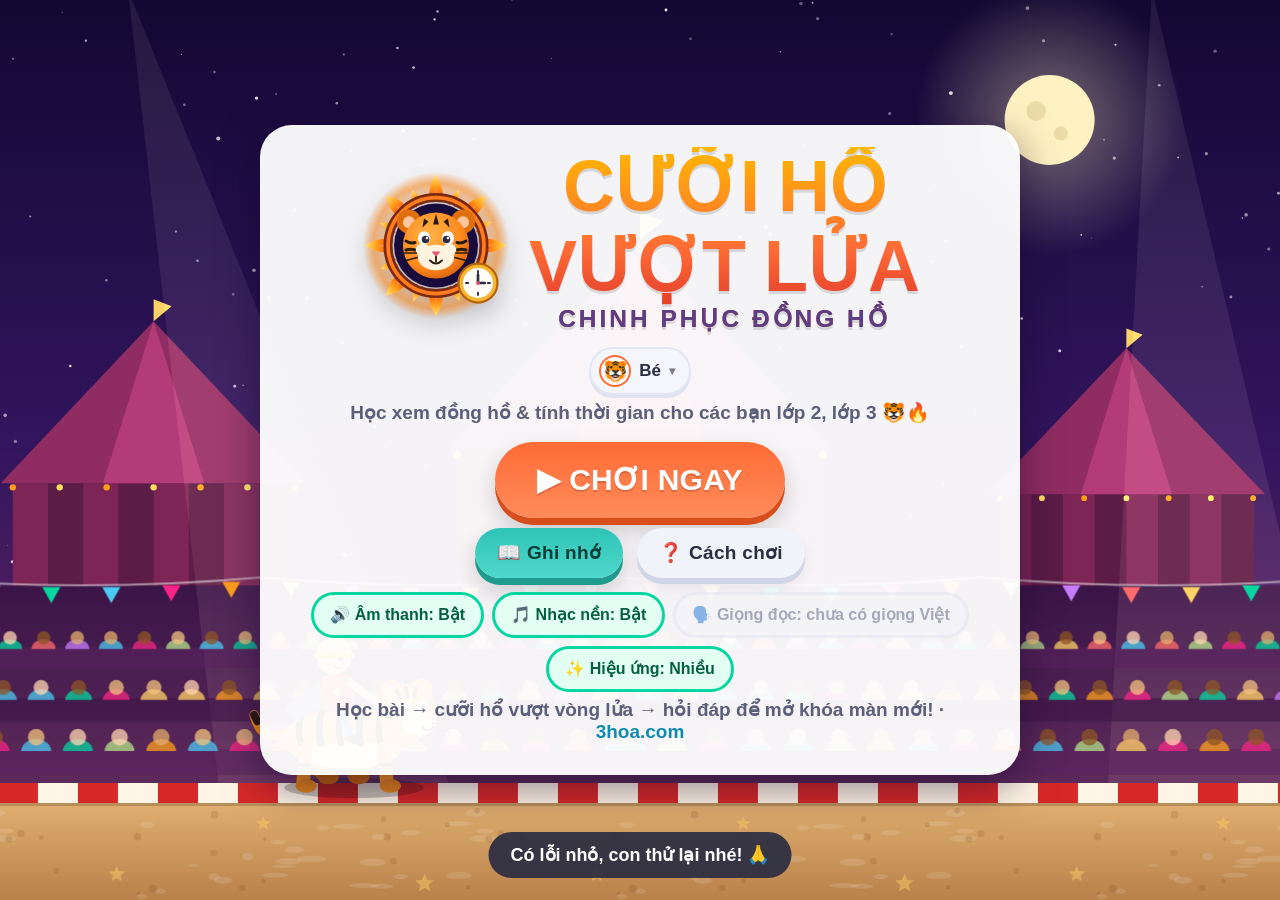
==== cuoi-ho/index.html @ b5723185 "Thống nhất cách nói và quy tắc chung giữa cả sáu game Kiểm tra chéo phát hiện sáu game làm cùng một " ====
<!DOCTYPE html>
<html lang="vi">
<head>
<meta charset="utf-8">
<meta name="viewport" content="width=device-width, initial-scale=1, maximum-scale=1, user-scalable=no, viewport-fit=cover">
<meta http-equiv="Content-Security-Policy" content="default-src 'self'; script-src 'self'; style-src 'self' 'unsafe-inline' https://fonts.googleapis.com; font-src 'self' https://fonts.gstatic.com data:; img-src 'self' data: blob:; connect-src 'self' https://fonts.googleapis.com https://fonts.gstatic.com; manifest-src 'self'; worker-src 'self'; media-src 'self' blob:; object-src 'none'; base-uri 'self'; form-action 'none'">
<meta name="referrer" content="no-referrer">
<meta name="apple-mobile-web-app-capable" content="yes">
<meta name="mobile-web-app-capable" content="yes">
<meta name="apple-mobile-web-app-status-bar-style" content="black-translucent">
<meta name="apple-mobile-web-app-title" content="Cưỡi Hổ Vượt Lửa">
<meta name="application-name" content="Cưỡi Hổ Vượt Lửa">
<meta name="theme-color" content="#1a0b3d">
<meta name="description" content="Cưỡi Hổ Vượt Lửa – trò chơi cưỡi hổ nhảy qua vòng lửa giúp bé lớp 2, lớp 3 học xem đồng hồ và tính thời gian. Học bài, vượt vòng lửa, hỏi đáp để mở khóa màn mới.">
<title>Cưỡi Hổ Vượt Lửa – Học xem đồng hồ cho bé lớp 2, lớp 3</title>
<link rel="manifest" href="manifest.json">
<link rel="icon" type="image/png" sizes="192x192" href="icons/icon-192.png">
<link rel="apple-touch-icon" sizes="180x180" href="icons/icon-180.png">
<link rel="preconnect" href="https://fonts.googleapis.com">
<link rel="preconnect" href="https://fonts.gstatic.com" crossorigin>
<link href="https://fonts.googleapis.com/css2?family=Baloo+2:wght@600;700;800&display=swap" rel="stylesheet">
<link rel="stylesheet" href="style.css">
</head>
<body>
<div id="app">
  <canvas id="game"></canvas>
  <canvas id="fx" aria-hidden="true"></canvas>

  <!-- ================= HUD (khi đang chơi) ================= -->
  <div id="hud" class="screen hidden">
    <div class="hud-top">
      <div class="hud-left">
        <div class="score-box">
          <span class="label">ĐIỂM</span>
          <span class="value" id="hud-score">0</span>
        </div>
        <div class="stage-chip" id="hud-stage">Vòng 1/10</div>
        <div class="combo-chip" id="hud-combo" hidden>Combo x2</div>
      </div>
      <div class="hud-center">
        <div class="question-card" id="hud-question" role="button" tabindex="0" aria-pressed="false" aria-label="Phóng to đồng hồ câu hỏi">
          <div class="q-visual" id="hud-visual" hidden></div>
          <div class="q-text" id="hud-prompt">Sẵn sàng…</div>
        </div>
        <div class="timer" id="hud-timer" role="timer" aria-label="Thời gian chọn">
          <span>🔥</span>
          <div class="bar"><div class="fill" id="hud-timer-fill"></div></div>
          <span class="time" id="hud-time">15</span>
        </div>
        <div class="hint" id="hud-hint" role="status" aria-live="polite" hidden></div>
      </div>
      <div class="hud-right">
        <div class="hearts" id="hud-hearts" role="img" aria-label="Còn 3 tim"><span>❤️</span><span>❤️</span><span>❤️</span></div>
        <button class="btn" id="btn-hint" aria-label="Gợi ý">💡</button>
        <button class="btn" id="btn-pause" aria-label="Tạm dừng">⏸</button>
      </div>
    </div>
    <div class="tap-tip" id="tap-tip" hidden>👆 Chạm vào vòng lửa có đáp án đúng để hổ nhảy qua!</div>
  </div>

  <!-- ================= MENU CHÍNH ================= -->
  <div id="menu" class="screen">
    <div class="panel">
      <div class="logo-row">
        <img src="icons/logo.svg" alt="" aria-hidden="true" class="logo-img">
        <div>
          <h1 class="title">CƯỠI HỔ<br>VƯỢT LỬA<small>CHINH PHỤC ĐỒNG HỒ</small></h1>
        </div>
      </div>
      <button type="button" class="player-chip" id="btn-player" aria-label="Đổi người chơi">
        <span class="pl-avatar" aria-hidden="true">🐯</span><span class="pl-name">Bé</span><span class="pl-hint" aria-hidden="true">▾</span>
      </button>
      <p class="subtitle">Học xem đồng hồ &amp; tính thời gian cho các bạn lớp 2, lớp 3 🐯🔥</p>
      <div class="btn-row">
        <button class="btn big" id="btn-play">▶ CHƠI NGAY</button>
      </div>
      <div class="btn-row tight">
        <button class="btn teal small" id="btn-notes">📖 Ghi nhớ</button>
        <button class="btn ghost small" id="btn-howto">❓ Cách chơi</button>
      </div>
      <div class="toggle-row" data-audio-toggles></div>
      <p class="footer-note">Học bài → cưỡi hổ vượt vòng lửa → hỏi đáp để mở khóa màn mới! · <a href="https://3hoa.com" target="_blank" rel="noopener">3hoa.com</a></p>
    </div>
  </div>

  <!-- ================= CHỌN MÀN (HÀNH TRÌNH) ================= -->
  <div id="levels" class="screen hidden">
    <div class="panel wide">
      <div class="screen-head">
        <button class="btn ghost small" id="btn-levels-back">← Quay lại</button>
        <h2>🗺️ Hành trình</h2>
        <button class="btn teal small" id="btn-report-levels" aria-label="Kết quả của bé">📊 Kết quả</button>
        <button class="btn ghost small" id="btn-levels-howto" aria-label="Cách chơi">❓</button>
      </div>
      <p class="mode-desc" id="journey-desc">Mỗi màn: <b>học bài</b> → <b>vượt vòng lửa</b> → <b>hỏi đáp</b> để mở khóa màn tiếp theo.</p>
      <div class="journey-stats" id="journey-stats"></div>
      <div class="level-grid" id="level-grid"></div>
      <p class="parent-row"><button type="button" class="linkish" id="btn-unlock-all">🔓 Dành cho phụ huynh: mở khóa tất cả màn</button></p>
    </div>
  </div>

  <!-- ================= BÀI HỌC ================= -->
  <div id="lesson" class="screen hidden">
    <div class="panel wide lesson-panel">
      <div class="screen-head">
        <button class="btn ghost small" id="btn-lesson-back">← Quay lại</button>
        <h2 id="lesson-title">📖 Bài học</h2>
        <button class="btn teal small" id="btn-lesson-read" aria-label="Đọc lại">🔊</button>
      </div>
      <div class="slide" id="slide">
        <div class="slide-visual" id="slide-visual"></div>
        <div class="slide-text" id="slide-text"></div>
      </div>
      <div class="dots" id="slide-dots" aria-hidden="true"></div>
      <div class="btn-row lesson-nav">
        <button class="btn ghost small" id="btn-slide-prev">◀ Trước</button>
        <button class="btn small" id="btn-slide-next">Tiếp ▶</button>
        <button class="btn big green" id="btn-lesson-start" hidden>🐯 Lên hổ thôi!</button>
      </div>
      <div class="btn-row tight">
        <button class="btn ghost small" id="btn-lesson-skip">⏩ Bỏ qua bài học, chơi luôn</button>
      </div>
    </div>
  </div>

  <!-- ================= GHI NHỚ ================= -->
  <div id="notes" class="screen hidden">
    <div class="panel wide">
      <div class="screen-head">
        <button class="btn ghost small" id="btn-notes-back">← Quay lại</button>
        <h2>📖 Ghi nhớ</h2>
        <button class="btn teal small" id="btn-notes-read">🔊 Đọc</button>
      </div>
      <div class="notes-list" id="notes-list"></div>
      <p class="tip">💡 Chạm vào một dòng để nghe đọc. Xem bài học đầy đủ ở từng màn trong <b>Hành trình</b>.</p>
    </div>
  </div>

  <!-- ================= HƯỚNG DẪN ================= -->
  <div id="howto" class="screen hidden dim">
    <div class="panel">
      <h2>❓ Cách chơi</h2>
      <div class="howto-list">
        <div class="howto-item"><div class="em">📖</div><div class="tx">Mỗi màn bắt đầu bằng một <b>bài học ngắn</b> về xem đồng hồ. Đọc kỹ rồi bấm <b>Lên hổ thôi!</b></div></div>
        <div class="howto-item"><div class="em">🔥</div><div class="tx">Bé cưỡi hổ chạy tới <b>3 vòng lửa</b>, mỗi vòng mang một đáp án. Nhìn câu hỏi ở trên và <b>chạm vào vòng có đáp án đúng</b>.</div></div>
        <div class="howto-item"><div class="em">🐯</div><div class="tx">Hổ sẽ <b>nhảy qua vòng</b> bé chọn. Đúng thì vòng lửa nổ thành sao, được điểm. Sai thì bị nóng, <b>mất 1 tim</b> và vòng đúng sẽ sáng lên để bé nhớ.</div></div>
        <div class="howto-item"><div class="em">⏱️</div><div class="tx">Mỗi vòng có <b>thời gian chọn</b>. Chọn nhanh được thêm điểm, trả lời đúng liên tiếp được <b>Combo</b>.</div></div>
        <div class="howto-item"><div class="em">💡</div><div class="tx">Khó quá thì bấm nút <b>💡 Gợi ý</b> ở góc trên: một vòng lửa sai sẽ tắt và bé được nhắc lại mẹo của màn (câu đó chỉ được nửa điểm). Chạm vào <b>thẻ câu hỏi</b> để phóng to đồng hồ cho dễ nhìn.</div></div>
        <div class="howto-item"><div class="em">❓</div><div class="tx">Về đích xong là phần <b>Hỏi đáp</b>: trả lời đúng hết các câu để <b>mở khóa màn tiếp theo</b>. Sai thì đọc giải thích rồi thử lại nhé!</div></div>
      </div>
      <div class="tip" id="ipad-tip">💡 Mẹo trên iPad: bấm nút <b>Chia sẻ</b> rồi chọn <b>Thêm vào Màn hình chính</b> để chơi toàn màn hình.</div>
      <div class="btn-row">
        <button class="btn" id="btn-howto-close">Đã hiểu!</button>
      </div>
    </div>
  </div>

  <!-- ================= ĐẾM NGƯỢC ================= -->
  <div id="countdown" class="screen hidden">
    <div class="count" id="count-num">3</div>
  </div>

  <!-- ================= TẠM DỪNG ================= -->
  <div id="pause" class="screen hidden dim">
    <div class="panel">
      <h2>⏸ Tạm dừng</h2>
      <p id="pause-info">Nghỉ một chút rồi chơi tiếp nhé!</p>
      <div class="toggle-row" data-audio-toggles></div>
      <div class="btn-row">
        <button class="btn big green" id="btn-resume">▶ Chơi tiếp</button>
      </div>
      <div class="btn-row">
        <button class="btn ghost small" id="btn-restart">🔄 Chơi lại</button>
        <button class="btn ghost small" id="btn-pause-lesson">📖 Xem bài học</button>
        <button class="btn ghost small" id="btn-quit">🏠 Trang chính</button>
      </div>
    </div>
  </div>

  <!-- ================= KẾT QUẢ ================= -->
  <div id="gameover" class="screen hidden dim">
    <div class="panel">
      <h2 class="result-title" id="result-title">Về đích!</h2>
      <p id="result-level">Màn 1: Giờ đúng</p>
      <div class="result-score-label">ĐIỂM CỦA BẠN</div>
      <div class="result-score" id="result-score">0</div>
      <div class="result-stars" id="result-stars"></div>
      <div id="result-record" class="record-badge" hidden>🏆 KỶ LỤC MỚI!</div>
      <div class="stats">
        <div class="stat ok"><div class="v" id="st-correct">0</div><div class="k">Đúng ✅</div></div>
        <div class="stat bad"><div class="v" id="st-wrong">0</div><div class="k">Sai ❌</div></div>
        <div class="stat combo"><div class="v" id="st-combo">0</div><div class="k">Combo cao nhất 🔥</div></div>
        <div class="stat acc"><div class="v" id="st-acc">0%</div><div class="k">Chính xác 🎯</div></div>
      </div>
      <div id="review" class="review" hidden>
        <h3>📝 Cần ôn lại</h3>
        <div class="review-chips" id="review-chips"></div>
        <div class="btn-row tight">
          <button class="btn small green" id="btn-drill">🔁 Luyện lại các câu này</button>
        </div>
      </div>
      <p class="result-msg" id="result-msg"></p>
      <div class="btn-row">
        <button class="btn big purple" id="btn-quiz">❓ HỎI ĐÁP – mở khóa màn tiếp</button>
        <button class="btn big" id="btn-again">🔄 Chơi lại</button>
        <button class="btn big green" id="btn-practice" hidden>🐯 Tập luyện (không mất tim)</button>
      </div>
      <div class="btn-row">
        <button class="btn ghost small" id="btn-next-level" hidden>▶ Màn tiếp theo</button>
        <button class="btn ghost small" id="btn-result-lesson">📖 Bài học</button>
        <button class="btn ghost small" id="btn-other-level">🗺️ Hành trình</button>
        <button class="btn ghost small" id="btn-home">🏠 Trang chính</button>
      </div>
    </div>
  </div>

  <!-- ================= HỎI ĐÁP (mở khóa màn tiếp) ================= -->
  <div id="quiz" class="screen hidden dim">
    <div class="panel wide quiz-panel">
      <div class="screen-head">
        <button class="btn ghost small" id="btn-quiz-back">← Thoát</button>
        <h2 id="quiz-title">❓ Hỏi đáp</h2>
        <button class="btn teal small" id="btn-quiz-read" aria-label="Đọc câu hỏi">🔊</button>
      </div>
      <div class="dots" id="quiz-dots" aria-hidden="true"></div>
      <div id="quiz-body">
        <div class="quiz-q">
          <div class="quiz-visual" id="quiz-visual" hidden></div>
          <div class="quiz-text" id="quiz-text"></div>
        </div>
        <div class="quiz-answers" id="quiz-answers"></div>
        <div class="quiz-feedback is-empty" id="quiz-feedback" role="status" aria-live="polite"></div>
        <div class="btn-row">
          <button class="btn small" id="btn-quiz-next" hidden>Tiếp ▶</button>
          <button class="btn small green" id="btn-quiz-retry" hidden>🔄 Thử lại</button>
        </div>
      </div>
      <div id="quiz-done" hidden>
        <div class="unlock-art" id="unlock-art">🎉</div>
        <h3 class="unlock-title" id="unlock-title">Mở khóa màn mới!</h3>
        <p class="unlock-desc" id="unlock-desc"></p>
        <div class="btn-row">
          <button class="btn big green" id="btn-quiz-play-next">▶ Chơi màn tiếp</button>
        </div>
        <div class="btn-row">
          <button class="btn ghost small" id="btn-quiz-levels">🗺️ Hành trình</button>
          <button class="btn ghost small" id="btn-quiz-home">🏠 Trang chính</button>
        </div>
      </div>
    </div>
  </div>

  <!-- ================= NGƯỜI CHƠI ================= -->
  <div id="players" class="screen hidden dim">
    <div class="panel">
      <div class="screen-head">
        <button class="btn ghost small" id="btn-players-back">← Quay lại</button>
        <h2>👋 Ai đang chơi?</h2>
        <button class="btn teal small" id="btn-report" aria-label="Xem kết quả">📊</button>
      </div>
      <div class="player-list" id="player-list"></div>
      <div class="btn-row tight">
        <button class="btn small green" id="btn-player-add">＋ Thêm bạn mới</button>
        <button class="btn ghost small" id="btn-player-rename">✏️ Đổi tên</button>
        <button class="btn ghost small" id="btn-player-avatar">🎭 Đổi hình</button>
        <button class="btn ghost small" id="btn-player-remove">🗑 Xóa</button>
      </div>
      <form class="player-form" id="player-form" hidden autocomplete="off">
        <label for="player-name" class="sr-only">Tên của con</label>
        <input id="player-name" maxlength="16" placeholder="Tên của con" autocomplete="off" autocapitalize="words" enterkeyhint="done">
        <div class="avatar-grid" id="player-avatars"></div>
        <div class="btn-row tight">
          <button type="submit" class="btn small green" id="btn-player-save">💾 Lưu</button>
          <button type="button" class="btn ghost small" id="btn-player-cancel">Hủy</button>
        </div>
      </form>
    </div>
  </div>

  <!-- ================= KẾT QUẢ CỦA BÉ (phụ huynh) ================= -->
  <div id="report" class="screen hidden dim">
    <div class="panel wide">
      <div class="screen-head">
        <button class="btn ghost small" id="btn-report-back">← Quay lại</button>
        <h2 id="report-title">📊 Kết quả của Bé</h2>
        <span class="head-spacer"></span>
      </div>
      <div class="report-grid" id="report-stats"></div>
      <p class="report-weak" id="report-weak"></p>
      <h3 class="report-h">Từng màn</h3>
      <div class="report-rows" id="report-levels"></div>
      <h3 class="report-h" id="report-review-h">📝 Cần ôn lại</h3>
      <div class="report-rows" id="report-review"></div>
      <p class="parent-row"><button type="button" class="linkish" id="btn-report-reset">🗑 Xóa tiến trình của bé</button></p>
    </div>
  </div>

  <!-- ================= CỔNG PHỤ HUYNH ================= -->
  <div id="parent-gate" class="screen hidden dim">
    <div class="panel">
      <h2>👨‍👩‍👧 Dành cho phụ huynh</h2>
      <p id="parent-gate-q">Để tiếp tục, hãy trả lời: 7 × 8 = ?</p>
      <form id="parent-gate-form" class="gate-form" autocomplete="off">
        <input id="parent-gate-input" inputmode="numeric" pattern="[0-9]*" maxlength="3" aria-label="Đáp án" autocomplete="off">
        <div class="btn-row tight">
          <button type="submit" class="btn small green">Xác nhận</button>
          <button type="button" class="btn ghost small" id="btn-parent-gate-cancel">Hủy</button>
        </div>
      </form>
    </div>
  </div>

  <div id="toast" role="status" aria-live="polite"></div>
</div>

<script src="js/audio.js"></script>
<script src="js/lessons.js"></script>
<script src="js/profile.js"></script>
<script src="js/game.js"></script>
</body>
</html>
---- cuoi-ho/style.css ----
/* ============================================================
   CƯỠI HỔ VƯỢT LỬA – style.css
   Giao diện rạp xiếc ban đêm, thân thiện với trẻ nhỏ, tối ưu cảm ứng (iPad)
   ============================================================ */

/* Phông dự phòng đo theo Baloo 2: khi Google Fonts về muộn (hoặc không tải được), chữ giữ nguyên cỡ,
   không "nhảy" một nhịp khi phông thật về. Chỉ dùng phông có sẵn trong máy, không tải thêm gì. */
@font-face {
  font-family: 'Baloo 2 Fallback';
  src: local('Arial Rounded MT Bold'), local('Trebuchet MS'), local('Verdana'), local('Arial');
  size-adjust: 106%;
  ascent-override: 92%;
  descent-override: 24%;
  line-gap-override: 0%;
}

:root {
  --font: "Baloo 2", "Baloo 2 Fallback", "Arial Rounded MT Bold", "Segoe UI", "Helvetica Neue", Arial, sans-serif;
  --orange: #ff6b35;
  --orange-dark: #d84f1d;
  --teal: #2ec4b6;
  --teal-dark: #1e9a8e;
  --yellow: #ffd166;
  --yellow-dark: #e0a800;
  --purple: #7b5ea7;
  --purple-dark: #5a3f85;
  --green: #06d6a0;
  --green-dark: #04a67c;
  --red: #ef476f;
  --red-dark: #c42b52;
  --blue: #118ab2;
  --blue-dark: #0c6a8a;
  --night: #1a0b3d;
  --ink: #2b2d42;
  --ink-soft: #5b5f7a;
  --paper: #ffffff;
  --paper-soft: #f4f6fc;
  --shadow: 0 12px 40px rgba(20, 5, 40, 0.5);
  --sat: env(safe-area-inset-top, 0px);
  --sab: env(safe-area-inset-bottom, 0px);
  --sal: env(safe-area-inset-left, 0px);
  --sar: env(safe-area-inset-right, 0px);
}

* { box-sizing: border-box; }
[hidden] { display: none !important; }

html, body {
  margin: 0;
  padding: 0;
  width: 100%;
  height: 100%;
  overflow: hidden;
  background: var(--night);
  font-family: var(--font);
  color: var(--ink);
  -webkit-text-size-adjust: 100%;
  -webkit-tap-highlight-color: transparent;
  -webkit-touch-callout: none;
  -webkit-user-select: none;
  user-select: none;
  overscroll-behavior: none;
  touch-action: none;
}

#app {
  position: fixed;
  top: 0; left: 0;   /* dự phòng cho Safari cũ chưa hiểu inset */
  inset: 0;
  width: 100%;
  height: 100%;
  overflow: hidden;
  touch-action: none;
}

#game {
  position: absolute;
  top: 0; left: 0;
  inset: 0;
  width: 100%;
  height: 100%;
  display: block;
  touch-action: none;
}

/* Lớp ăn mừng: pháo giấy, sao, tim vẽ ĐÈ LÊN màn kết quả / hỏi đáp (nếu vẽ dưới sẽ bị lớp mờ che mất) */
#fx {
  position: absolute;
  top: 0; left: 0;
  inset: 0;
  width: 100%;
  height: 100%;
  display: block;
  z-index: 6;
  pointer-events: none;
}

/* ---------- Màn hình (overlay) ---------- */
.screen {
  position: absolute;
  top: 0; left: 0; width: 100%; height: 100%;
  inset: 0;
  display: flex;
  align-items: center;
  justify-content: center;
  padding: calc(var(--sat) + 12px) calc(var(--sar) + 12px) calc(var(--sab) + 12px) calc(var(--sal) + 12px);
  pointer-events: none;
  opacity: 1;
  transition: opacity 0.25s ease;
  z-index: 5;
}
.screen.hidden {
  opacity: 0;
  visibility: hidden;
  pointer-events: none;
}
.screen > * { pointer-events: auto; }
.screen.dim { background: rgba(15, 5, 35, 0.6); }
/* Lớp phủ thật sự (không nằm trong danh sách showScreen): nền tối phải nuốt cú chạm,
   nếu không bé chạm xuyên qua và mở màn bên dưới trong khi cổng vẫn treo trên cùng. */
#parent-gate:not(.hidden), #howto:not(.hidden) { pointer-events: auto; }
/* Màn kết quả / hỏi đáp mờ nhẹ hơn để nhìn rõ pháo giấy trên lớp #fx */
#gameover.dim, #quiz.dim { background: rgba(15, 5, 35, 0.45); }

/* Bảng hiện ra mềm mại (C7) – tắt khi giảm chuyển động */
@keyframes panel-in { from { opacity: 0; transform: translateY(14px) scale(0.97); } }
.screen:not(.hidden) .panel { animation: panel-in 0.28s cubic-bezier(0.2, 0.8, 0.2, 1) both; }

.panel {
  background: var(--paper);
  border-radius: 32px;
  padding: 26px 30px;
  max-width: 760px;
  width: min(100%, 760px);
  max-height: 100%;
  overflow-y: auto;
  -webkit-overflow-scrolling: touch;
  touch-action: pan-y;
  box-shadow: var(--shadow);
  text-align: center;
  position: relative;
}
.panel.wide { max-width: 900px; width: min(100%, 900px); }
.panel h1, .panel h2 {
  margin: 0 0 8px;
  font-weight: 800;
  line-height: 1.1;
}
.panel h2 { font-size: 32px; color: var(--ink); }
.panel p { margin: 6px 0; font-size: 19px; color: var(--ink-soft); font-weight: 600; }

/* ---------- Nút bấm ---------- */
.btn {
  font-family: var(--font);
  font-weight: 800;
  font-size: 24px;
  line-height: 1;
  border: none;
  border-radius: 999px;
  padding: 18px 34px;
  min-height: 62px;
  color: #fff;
  background: linear-gradient(180deg, var(--orange) 0%, #ff8b5a 100%);
  box-shadow: 0 7px 0 var(--orange-dark), 0 12px 24px rgba(0, 0, 0, 0.18);
  cursor: pointer;
  touch-action: manipulation;
  transition: transform 0.08s ease, box-shadow 0.08s ease, filter 0.15s;
  text-shadow: 0 2px 0 rgba(0, 0, 0, 0.15);
  letter-spacing: 0.3px;
  display: inline-flex;
  align-items: center;
  justify-content: center;
  gap: 10px;
}
.btn:active, .btn.pressed {
  transform: translateY(5px);
  box-shadow: 0 2px 0 var(--orange-dark), 0 4px 10px rgba(0, 0, 0, 0.18);
}
.btn.big { font-size: 30px; padding: 20px 42px; min-height: 76px; }
.btn.teal { background: linear-gradient(180deg, var(--teal), #4fd8cb); color: #0b3d38; text-shadow: none; box-shadow: 0 7px 0 var(--teal-dark), 0 12px 24px rgba(0,0,0,0.18); }
.btn.teal:active { box-shadow: 0 2px 0 var(--teal-dark), 0 4px 10px rgba(0,0,0,0.18); }
.btn.purple { background: linear-gradient(180deg, var(--purple), #9b7fc7); box-shadow: 0 7px 0 var(--purple-dark), 0 12px 24px rgba(0,0,0,0.18); }
.btn.purple:active { box-shadow: 0 2px 0 var(--purple-dark), 0 4px 10px rgba(0,0,0,0.18); }
.btn.green { background: linear-gradient(180deg, #04b98a, #06d6a0); color: #063b2c; text-shadow: none; box-shadow: 0 7px 0 #037a5b, 0 12px 24px rgba(0,0,0,0.18); }
.btn.green:active { box-shadow: 0 2px 0 var(--green-dark), 0 4px 10px rgba(0,0,0,0.18); }
.btn.blue { background: linear-gradient(180deg, var(--blue), #2aa8d4); box-shadow: 0 7px 0 var(--blue-dark), 0 12px 24px rgba(0,0,0,0.18); }
.btn.blue:active { box-shadow: 0 2px 0 var(--blue-dark), 0 4px 10px rgba(0,0,0,0.18); }
.btn.ghost {
  background: #f1f3fa;
  color: var(--ink);
  text-shadow: none;
  box-shadow: 0 6px 0 #cfd4e6, 0 8px 16px rgba(0,0,0,0.08);
}
.btn.ghost:active { box-shadow: 0 2px 0 #cfd4e6; }
.btn.small { font-size: 19px; padding: 12px 22px; min-height: 50px; }
.btn[disabled] { opacity: 0.45; cursor: default; }
.btn-row {
  display: flex;
  flex-wrap: wrap;
  gap: 14px;
  justify-content: center;
  margin-top: 18px;
}
.btn-row.tight { margin-top: 10px; }
.linkish {
  font-family: var(--font); font-weight: 700; font-size: 15px; color: #6b7190;
  background: none; border: none; cursor: pointer; text-decoration: underline; padding: 12px 10px; min-height: 44px; display: inline-block; touch-action: manipulation;
}
/* Bàn phím: viền tiêu điểm rõ ràng theo bảng màu game */
.btn:focus-visible, .toggle:focus-visible, .level-card:focus-visible, .quiz-answers button:focus-visible, .note-line:focus-visible,
.review-chips > span:focus-visible, .player-item:focus-visible, .avatar:focus-visible, .player-chip:focus-visible, .linkish:focus-visible, .player-form input:focus-visible, .gate-form input:focus-visible {
  outline: 4px solid var(--yellow); outline-offset: 3px; box-shadow: 0 0 0 8px rgba(255, 209, 102, 0.35);
}
.sr-only { position: absolute; width: 1px; height: 1px; overflow: hidden; clip: rect(0 0 0 0); white-space: nowrap; }
.review-tag { color: #b5640c; font-size: 0.85em; white-space: nowrap; }
.review-tag.extra { color: var(--orange-dark); }

/* ---------- Menu chính ---------- */
#menu .panel {
  background: rgba(255, 255, 255, 0.95);
  padding: 22px 30px 26px;
}
.logo-row {
  display: flex;
  align-items: center;
  justify-content: center;
  gap: 18px;
  flex-wrap: wrap;
}
.logo-img {
  width: 150px;
  height: 150px;
  filter: drop-shadow(0 10px 14px rgba(0,0,0,0.25));
  animation: logo-bob 3s ease-in-out infinite;
}
@keyframes logo-bob {
  0%, 100% { transform: translateY(0) rotate(-3deg); }
  50% { transform: translateY(-10px) rotate(3deg); }
}
.title {
  font-size: clamp(42px, 8vw, 72px);
  font-weight: 800;
  line-height: 0.95;
  margin: 0;
  background: linear-gradient(180deg, #ffb703 0%, #ff6b35 55%, #d62828 100%);
  -webkit-background-clip: text;
  background-clip: text;
  color: transparent;
  filter: drop-shadow(0 3px 0 rgba(0,0,0,0.12));
  letter-spacing: -1px;
}
.title small {
  display: block;
  font-size: 0.34em;
  letter-spacing: 3px;
  color: var(--purple-dark);
  background: none;
  -webkit-text-fill-color: var(--purple-dark);
}
.subtitle { font-size: 21px; color: var(--ink-soft); margin: 8px 0 18px; font-weight: 700; }
.toggle-row { display: flex; gap: 8px; justify-content: center; flex-wrap: wrap; margin-top: 14px; }
.toggle {
  font-family: var(--font);
  font-weight: 800;
  font-size: 16px;
  border: 3px solid #dfe3ef;
  background: #f1f3fa;
  color: var(--ink-soft);
  padding: 10px 16px;
  min-height: 46px;
  border-radius: 999px;
  cursor: pointer;
  touch-action: manipulation;
  transition: transform 0.08s;
}
.toggle:active { transform: scale(0.96); }
.toggle.on { background: #e3fff4; border-color: var(--green); color: #05603f; }
.toggle.off { text-decoration: line-through; opacity: 0.8; }
.toggle.fx.off { text-decoration: none; opacity: 1; background: #fff4d6; border-color: var(--yellow); color: #7a4a00; }
.toggle[disabled] { opacity: 0.5; cursor: default; text-decoration: none; }
.footer-note { margin-top: 14px; font-size: 15px; color: #6b7190; font-weight: 700; }

/* ---------- Người chơi (hồ sơ dùng chung) ---------- */
.player-chip {
  display: inline-flex; align-items: center; gap: 8px;
  min-height: 44px; margin: 6px auto 0; padding: 6px 14px 6px 8px;
  border: 2px solid #e3e7f2; border-radius: 999px;
  background: var(--paper-soft); color: var(--ink);
  font: inherit; font-weight: 800; font-size: 17px; cursor: pointer; max-width: 240px;
  box-shadow: 0 3px 0 #dfe3ef; touch-action: manipulation;
  transition: transform 0.12s ease, box-shadow 0.12s ease;
}
.player-chip:active { transform: translateY(2px); box-shadow: 0 1px 0 #dfe3ef; }
.player-chip .pl-avatar {
  width: 32px; height: 32px; display: inline-grid; place-items: center; border-radius: 50%;
  background: var(--paper); font-size: 20px; box-shadow: inset 0 0 0 2px var(--orange);
}
.player-chip .pl-name { overflow: hidden; text-overflow: ellipsis; white-space: nowrap; }
.player-chip .pl-hint { font-size: 12px; font-weight: 700; opacity: 0.6; }
.player-list { display: grid; grid-template-columns: repeat(auto-fill, minmax(150px, 1fr)); gap: 10px; margin: 12px 0; }
.player-item {
  display: flex; align-items: center; gap: 10px; min-height: 56px; padding: 8px 12px;
  border: 3px solid transparent; border-radius: 16px; background: var(--paper-soft); color: var(--ink);
  font: inherit; font-weight: 800; font-size: 18px; text-align: left; cursor: pointer; touch-action: manipulation;
}
.player-item .pl-avatar { font-size: 26px; line-height: 1; }
.player-item .pl-name { flex: 1; overflow: hidden; text-overflow: ellipsis; white-space: nowrap; }
.player-item .pl-sub { font-size: 13px; font-weight: 700; color: var(--ink-soft); display: block; }
.player-item.active { border-color: var(--orange); background: var(--paper); box-shadow: 0 6px 18px rgba(0, 0, 0, 0.12); }
.player-item.active::after { content: '✓'; color: var(--orange); font-size: 20px; }
.player-form { display: grid; gap: 10px; margin: 10px 0; }
.player-form input, .gate-form input {
  width: 100%; max-width: 360px; margin: 0 auto; min-height: 48px; padding: 8px 14px;
  border: 3px solid #dfe3ef; border-radius: 14px;
  font: inherit; font-size: 20px; font-weight: 700; color: var(--ink); background: var(--paper); text-align: center;
  -webkit-user-select: text; user-select: text;
}
.player-form input:focus, .gate-form input:focus { outline: none; border-color: var(--orange); }
.gate-form { display: grid; gap: 6px; margin-top: 8px; }
.gate-form input { max-width: 160px; font-size: 26px; }
.avatar-grid { display: grid; grid-template-columns: repeat(auto-fill, minmax(48px, 1fr)); gap: 6px; }
.avatar-grid .avatar {
  min-height: 48px; border: 3px solid transparent; border-radius: 14px; background: var(--paper-soft);
  font-size: 26px; line-height: 1; cursor: pointer; touch-action: manipulation;
}
.avatar-grid .avatar[aria-pressed="true"] { border-color: var(--orange); background: var(--paper); }
/* Bảng kết quả của bé (phụ huynh) */
.report-grid { display: grid; grid-template-columns: repeat(auto-fit, minmax(120px, 1fr)); gap: 8px; margin: 10px 0; }
.report-stat { background: var(--paper-soft); border-radius: 14px; padding: 8px 10px; text-align: center; }
.report-stat .v { font-size: 26px; font-weight: 800; color: var(--orange-dark); line-height: 1.1; }
.report-stat .k { font-size: 13px; font-weight: 700; color: var(--ink-soft); }
.report-h { margin: 12px 0 6px; font-size: 19px; color: var(--purple-dark); text-align: left; }
.report-rows { display: grid; gap: 6px; text-align: left; }
.report-row { display: flex; align-items: center; flex-wrap: wrap; gap: 6px 10px; padding: 8px 12px; border-radius: 12px; background: var(--paper-soft); font-weight: 700; font-size: 16px; color: var(--ink); }
.report-row .t { flex: 1 1 200px; }
.report-row .stars { color: #ffbf1f; letter-spacing: 1px; }
.report-row .stars .off { color: #c3c8d8; }
.report-row .muted { color: #6b7190; font-size: 14px; }
.report-row .quiz-tag { color: var(--purple-dark); font-size: 14px; }
.report-weak { margin: 6px 0 0; text-align: left; font-size: 16px; font-weight: 800; color: #7a4a00; }
.report-row .weak { color: #8a3b00; font-size: 0.85em; white-space: nowrap; }
.mastered { color: #04785a; font-size: 0.85em; white-space: nowrap; }
.head-spacer { min-width: 60px; }
.footer-note a { color: var(--blue); text-decoration: none; }

/* ---------- Chọn màn / hành trình ---------- */
.screen-head {
  display: flex;
  align-items: center;
  gap: 14px;
  margin-bottom: 10px;
}
.screen-head h2 { flex: 1; text-align: center; margin: 0; }
.mode-desc { font-size: 18px; margin: 0 0 10px; }
.journey-stats {
  display: flex; gap: 10px; justify-content: center; flex-wrap: wrap; margin-bottom: 12px;
}
.journey-stats span {
  background: #fff4d6; color: #8a5a00; font-weight: 800; font-size: 16px;
  padding: 6px 14px; border-radius: 999px;
}
.journey-stats span.badge { background: linear-gradient(90deg, #e69500, #d84f1d); color: #fff; }
.level-grid {
  display: grid;
  grid-template-columns: repeat(auto-fill, minmax(190px, 1fr));
  gap: 14px;
  text-align: left;
}
.level-card {
  position: relative;
  background: linear-gradient(180deg, #ffffff, #f4f6fc);
  border: 3px solid #e3e7f2;
  border-radius: 24px;
  padding: 16px 16px 14px;
  cursor: pointer;
  touch-action: manipulation;
  box-shadow: 0 6px 0 #dfe3ef;
  transition: transform 0.08s;
  min-height: 150px;
  display: flex;
  flex-direction: column;
  overflow: hidden;
}
.level-card:active { transform: translateY(4px); box-shadow: 0 2px 0 #dfe3ef; }
.level-card .icon { font-size: 38px; line-height: 1; }
.level-card .name { font-size: 21px; font-weight: 800; margin-top: 6px; line-height: 1.15; }
.level-card .name .num { color: var(--orange-dark); }
.level-card .desc { font-size: 14px; color: var(--ink-soft); font-weight: 600; margin-top: 2px; }
.level-card .grade {
  position: absolute; top: 12px; right: 12px;
  font-size: 13px; font-weight: 800; color: #fff;
  background: var(--purple); border-radius: 999px; padding: 4px 10px;
}
.level-card .grade.g2 { background: var(--blue); }
.level-card .grade.g3 { background: var(--purple); }
.level-card .grade.gx { background: var(--red); }
.level-card .meta {
  display: flex; align-items: center; justify-content: space-between;
  margin-top: auto; padding-top: 10px; font-size: 15px; font-weight: 800;
}
.level-card .best { color: var(--orange-dark); }
.level-card .stars { color: #ffbf1f; letter-spacing: 2px; font-size: 19px; }
.level-card .stars .off { color: #c3c8d8; }
.level-card .quiz-ok { position: absolute; left: 12px; top: 12px; font-size: 14px; font-weight: 800; color: #04785a; background: #e3fff4; border-radius: 999px; padding: 3px 9px; }
.level-card.locked { cursor: default; filter: saturate(0.4); }
/* Nội dung thẻ mờ hẳn đi để không đọc chồng lên dòng chữ của lớp khóa */
.level-card.locked > :not(.lock) { opacity: 0.15; filter: blur(1px); }
.level-card.locked .icon { opacity: 0.6; filter: none; }
.level-card.locked .lock {
  position: absolute; top: 0; left: 0; width: 100%; height: 100%; inset: 0; background: rgba(240, 242, 250, 0.98);
  display: flex; flex-direction: column; align-items: center; justify-content: center; gap: 4px;
  font-weight: 800; color: var(--ink-soft); font-size: 14px; text-align: center; padding: 10px;
}
.level-card.locked .lock .em { font-size: 32px; }
.level-card.locked .lock .lk-name { font-size: 18px; color: var(--ink); line-height: 1.15; }
.level-card.locked .lock .lk-how { font-size: 13px; line-height: 1.2; }
.level-card.current { border-color: var(--yellow-dark); box-shadow: 0 6px 0 var(--yellow-dark), 0 0 0 4px rgba(255, 209, 102, 0.35); }
.parent-row { margin: 12px 0 0; }

/* ---------- Bài học ---------- */
.lesson-panel { max-width: 820px; }
.slide {
  display: flex; align-items: center; justify-content: center; gap: 22px; flex-wrap: wrap;
  background: linear-gradient(180deg, #fff8e8, #fff1d0);
  border-radius: 26px; padding: 18px 22px; min-height: 250px;
}
.slide-visual { flex: 0 0 auto; display: flex; flex-direction: column; align-items: center; gap: 10px; }
.slide-visual .clock { width: min(220px, 48vw); height: min(220px, 48vw); filter: drop-shadow(0 8px 12px rgba(0,0,0,0.18)); }
.slide-text {
  flex: 1 1 260px; text-align: left; font-size: 22px; font-weight: 700; color: var(--ink); line-height: 1.4;
}
.slide-text b { color: var(--orange-dark); }
.dots { display: flex; gap: 8px; justify-content: center; margin: 12px 0 4px; flex-wrap: wrap; }
.dots span { width: 12px; height: 12px; border-radius: 50%; background: #dfe3ef; transition: transform 0.2s, background 0.2s; }
.dots span.on { background: var(--orange); transform: scale(1.3); }
.dots span.done { background: var(--green); }
.dots span.bad { background: var(--red); }
.lesson-nav { margin-top: 10px; min-height: 84px; align-items: center; }   /* chiều cao ổn định: nút không nhảy dưới ngón tay */

.digital {
  display: inline-block; background: #1d2b3a; color: #7CFC8B; font-weight: 800;
  font-size: 44px; letter-spacing: 3px; padding: 6px 22px; border-radius: 16px;
  border: 4px solid #4a5a6a; box-shadow: inset 0 0 12px rgba(0,0,0,0.6), 0 6px 14px rgba(0,0,0,0.2);
  font-variant-numeric: tabular-nums; font-family: "Courier New", Consolas, monospace;
}
.emoji-art { font-size: 56px; line-height: 1.1; padding: 6px 0; }

/* Phép tính viết to trong bài học (rõ hơn hẳn emoji kiểu "🌇 ➕ 12") */
.math-art {
  font-size: 46px; font-weight: 800; color: var(--purple-dark);
  background: #f3f0ff; border-radius: 20px; padding: 10px 22px; line-height: 1.15;
  white-space: nowrap;
}

/* Băng 24 giờ: hàng trên 1…12, hàng dưới 13…24 thẳng cột nhau */
.h24-strip { display: grid; gap: 5px; font-variant-numeric: tabular-nums; }
.h24-strip .row { display: grid; grid-template-columns: repeat(12, 1fr); gap: 3px; }
.h24-strip .row span {
  font-size: clamp(12px, 2.6vw, 17px); font-weight: 800; text-align: center;
  border-radius: 8px; padding: 5px 0; min-width: 22px;
}
.h24-strip .am span { background: #fff3d0; color: #8a4a00; border: 2px solid #f0cf8a; }
.h24-strip .pm span { background: #e7e0ff; color: var(--purple-dark); border: 2px solid #c3b4ee; }

/* ---------- Ghi nhớ ---------- */
.notes-list { text-align: left; display: grid; gap: 10px; }
.notes-hint { font-size: 15px; font-weight: 700; color: var(--ink-soft); background: #fff6e0; border-radius: 14px; padding: 8px 12px; }
.note-group { background: var(--paper-soft); border-radius: 20px; padding: 10px 14px; }
.note-group.need { background: #fff6e0; box-shadow: inset 0 0 0 3px #f0cf8a; }
.note-group h3 { margin: 2px 0 6px; font-size: 18px; color: var(--purple-dark); }
.note-group h3 .g { font-size: 13px; color: #fff; background: var(--blue); border-radius: 999px; padding: 2px 8px; margin-left: 6px; vertical-align: middle; }
.note-line {
  background: #fff; border-radius: 14px; padding: 11px 14px; margin: 5px 0; font-size: 18px; font-weight: 700; color: var(--ink);
  min-height: 44px; display: flex; align-items: center; gap: 8px;
  cursor: pointer; touch-action: manipulation; box-shadow: 0 3px 0 #e3e7f2;
}
.note-line::before { content: '🔊'; font-size: 15px; opacity: 0.7; flex-shrink: 0; }
.note-line:active, .note-line.speaking { background: #fff4d6; transform: translateY(2px); box-shadow: 0 1px 0 #e3e7f2; }

/* ---------- HUD ---------- */
#hud {
  align-items: flex-start;
  justify-content: stretch;
  flex-direction: column;
  padding: calc(var(--sat) + 8px) calc(var(--sar) + 10px) 0 calc(var(--sal) + 10px);
  z-index: 3;
}
#hud > * { pointer-events: none; }
.hud-top {
  width: 100%;
  display: grid;
  grid-template-columns: 1fr auto 1fr;
  grid-template-areas: "left center right";
  align-items: start;
  gap: 10px;
}
.hud-left { grid-area: left; display: flex; flex-direction: column; gap: 6px; align-items: flex-start; }
.hud-center { grid-area: center; }
.hud-right { grid-area: right; display: flex; gap: 10px; align-items: center; justify-content: flex-end; }
.score-box {
  background: rgba(255,255,255,0.94);
  border-radius: 18px;
  padding: 6px 16px 4px;
  min-width: 120px;
  box-shadow: 0 4px 14px rgba(0,0,0,0.25);
  line-height: 1;
}
.score-box .label { display: block; font-size: 13px; letter-spacing: 2px; font-weight: 800; color: var(--ink-soft); }
.score-box .value { display: block; font-size: 34px; font-weight: 800; color: var(--orange-dark); transition: transform 0.1s; }
.score-box .value.bump { transform: scale(1.18); }
.stage-chip, .combo-chip, .screen-head .btn { white-space: nowrap; }
.stage-chip {
  background: var(--purple); color: #fff; font-weight: 800; font-size: 15px;
  padding: 5px 12px; border-radius: 999px; box-shadow: 0 3px 10px rgba(0,0,0,0.25);
}
.combo-chip {
  background: linear-gradient(90deg, #e65c00, #f07f00); color: #fff; font-weight: 800; font-size: 16px;
  padding: 5px 12px; border-radius: 999px; box-shadow: 0 3px 10px rgba(0,0,0,0.25);
  transform-origin: left center;
  animation: chip-pop 0.3s ease;
}
@keyframes chip-pop { 0% { transform: scale(0.5); } 60% { transform: scale(1.15); } 100% { transform: scale(1); } }

.hud-center { display: flex; flex-direction: column; align-items: center; gap: 8px; }
.question-card {
  background: #fff;
  border-radius: 24px;
  padding: 8px 18px;
  box-shadow: 0 8px 0 #dfe3ef, 0 14px 30px rgba(0,0,0,0.3);
  min-width: 260px;
  max-width: min(560px, 70vw);
  display: flex; align-items: center; justify-content: center; gap: 14px;
  transition: transform 0.15s ease, background 0.2s;
}
.question-card .q-visual { flex: 0 0 auto; display: flex; align-items: center; }
.question-card .q-visual .clock { width: 132px; height: 132px; }
.question-card .q-visual .digital { font-size: 30px; padding: 3px 14px; border-width: 3px; }
.question-card .q-visual .emoji-art { font-size: 44px; padding: 0; }
.question-card .q-text { font-size: clamp(19px, 2.6vw, 27px); font-weight: 800; color: var(--ink); line-height: 1.2; text-align: center; }
.question-card .q-text b { color: var(--orange-dark); }
.question-card.pop { animation: card-pop 0.35s ease; }
@keyframes card-pop { 0% { transform: scale(0.7); } 60% { transform: scale(1.08); } 100% { transform: scale(1); } }
.question-card.shake { animation: card-shake 0.4s ease; background: #ffe3e8; }
@keyframes card-shake {
  0%, 100% { transform: translateX(0); }
  20% { transform: translateX(-8px); } 40% { transform: translateX(8px); }
  60% { transform: translateX(-5px); } 80% { transform: translateX(5px); }
}
.question-card.ok { background: #e3fff4; }
/* Chạm vào thẻ câu hỏi để phóng to đồng hồ (bé nhìn kim rõ hơn); chạm lần nữa hoặc chọn vòng để thu lại */
#hud-question { pointer-events: auto; cursor: zoom-in; }
#hud-question:focus-visible { outline: 4px solid var(--yellow); outline-offset: 3px; box-shadow: 0 0 0 8px rgba(255,209,102,0.35); }
#hud-question.zoomed { cursor: zoom-out; }
.question-card.zoomed .q-visual .clock { width: 220px; height: 220px; }
.question-card.zoomed .q-visual .digital { font-size: 42px; }
.question-card.zoomed .q-text { font-size: 24px; }
.timer {
  display: flex; align-items: center; gap: 8px;
  background: rgba(255,255,255,0.92);
  border-radius: 999px;
  padding: 4px 12px 4px 8px;
  box-shadow: 0 4px 12px rgba(0,0,0,0.25);
  transition: opacity 0.2s;
}
.timer.idle { opacity: 0.45; }
/* Về đích: đồng hồ đếm giờ tắt đi nhưng vẫn giữ chỗ (bố cục HUD không nhảy, không phải đo lại) */
.timer.silent { visibility: hidden; }
.timer .bar { width: 150px; height: 12px; background: #e6e9f3; border-radius: 999px; overflow: hidden; }
.timer .fill { height: 100%; width: 100%; background: linear-gradient(90deg, var(--teal), var(--green)); border-radius: 999px; transition: width 0.2s linear; }
.timer .fill.warn { background: linear-gradient(90deg, #ff8a00, #ffcf00); }
.timer .fill.danger { background: linear-gradient(90deg, #ff2d55, #ff7a90); }
.timer .time { font-weight: 800; font-size: 19px; color: var(--ink); min-width: 30px; text-align: right; font-variant-numeric: tabular-nums; }
.timer.danger .time { color: var(--red); animation: blink 0.5s steps(2) infinite; }
@keyframes blink { 50% { opacity: 0.35; } }

.hint {
  background: rgba(43,45,66,0.92); color: #fff; font-weight: 800; font-size: 20px;
  padding: 6px 18px; border-radius: 22px; box-shadow: 0 6px 16px rgba(0,0,0,0.3);
  max-width: min(92vw, 640px); text-align: center; white-space: normal; line-height: 1.25;
  animation: chip-pop 0.3s ease;
}
.hint.bad { background: var(--red); font-size: 18px; }
.hint.bad b { color: #fff3d0; }
.hint.ok { background: var(--green); color: #063b2c; }
.hint.info { background: var(--blue); }
.hearts { display: flex; gap: 2px; background: rgba(255,255,255,0.92); border-radius: 999px; padding: 6px 12px; box-shadow: 0 4px 12px rgba(0,0,0,0.25); }
.hearts span { font-size: 26px; line-height: 1; transition: transform 0.2s, filter 0.2s; display: inline-block; }
.hearts span.lost { filter: grayscale(1) opacity(0.35); transform: scale(0.8); }
.hearts.hit { animation: hearts-hit 0.45s ease; }
@keyframes hearts-hit { 0%, 100% { transform: translateX(0); } 25% { transform: translateX(-6px); } 50% { transform: translateX(6px); } 75% { transform: translateX(-4px); } }

#btn-pause, #btn-hint {
  pointer-events: auto;
  width: 56px; height: 56px; min-height: 56px; padding: 0;
  font-size: 24px; border-radius: 50%;
  background: rgba(255,255,255,0.94); color: var(--ink);
  box-shadow: 0 5px 0 #cfd4e6, 0 8px 16px rgba(0,0,0,0.2);
  text-shadow: none;
}
#btn-pause:active, #btn-hint:active { box-shadow: 0 1px 0 #cfd4e6; }
#btn-hint { background: linear-gradient(180deg, #ffe08a, #ffd166); box-shadow: 0 5px 0 #d8a92e, 0 8px 16px rgba(0,0,0,0.2); }
#btn-hint:disabled { opacity: 0.4; box-shadow: 0 2px 0 #d8a92e; }
/* Bảng kết quả/hỏi đáp/tạm dừng đang che ván chơi: HUD chỉ còn là hình nền, không bấm được */
#hud.locked .hud-top { opacity: 0.35; }
#hud.locked .hud-right .btn { pointer-events: none; }
.tap-tip {
  align-self: center; margin-top: auto; margin-bottom: calc(var(--sab) + 14px);
  background: rgba(255,255,255,0.94); color: var(--ink); font-weight: 800; font-size: 18px;
  padding: 10px 18px; border-radius: 999px; box-shadow: 0 6px 16px rgba(0,0,0,0.3);
  animation: tip-bounce 1.2s ease-in-out infinite;
}
@keyframes tip-bounce { 50% { transform: translateY(-6px); } }

/* ---------- Đếm ngược ---------- */
#countdown { pointer-events: none; }
#countdown .count {
  font-size: clamp(120px, 28vw, 260px);
  font-weight: 800;
  color: #fff;
  text-shadow: 0 8px 0 rgba(0,0,0,0.25), 0 0 40px rgba(255,180,80,0.7);
  -webkit-text-stroke: 4px var(--orange-dark);
  line-height: 1;
  animation: count-pop 1s ease both;
}
#countdown .count.go { color: var(--yellow); -webkit-text-stroke: 4px var(--red-dark); font-size: clamp(80px, 18vw, 170px); }
@keyframes count-pop {
  0% { transform: scale(0.2); opacity: 0; }
  25% { transform: scale(1.2); opacity: 1; }
  70% { transform: scale(1); opacity: 1; }
  100% { transform: scale(1.4); opacity: 0; }
}

/* ---------- Kết quả ---------- */
.result-title { font-size: 38px; margin-bottom: 2px; }
.result-title.finish { color: var(--green-dark); }
.result-title.nolife { color: var(--red); }
.result-score {
  font-size: clamp(52px, 11vw, 88px);
  font-weight: 800;
  line-height: 1;
  color: var(--orange-dark);
  margin: 4px 0 0;
}
.result-score-label { font-size: 16px; letter-spacing: 3px; color: var(--ink-soft); font-weight: 800; }
.result-stars { font-size: 50px; line-height: 1; margin: 6px 0; letter-spacing: 4px; color: #ffbf1f; }
.result-stars .off { color: #dfe3ef; }
.result-stars .on { display: inline-block; animation: star-in 0.5s ease both; }
.result-stars .on:nth-child(2) { animation-delay: 0.2s; }
.result-stars .on:nth-child(3) { animation-delay: 0.4s; }
@keyframes star-in { 0% { transform: scale(0) rotate(-90deg); } 70% { transform: scale(1.3) rotate(10deg); } 100% { transform: scale(1) rotate(0); } }
.record-badge {
  display: inline-block;
  background: linear-gradient(90deg, #ffb300, #ff6b35);
  color: #fff; font-weight: 800; font-size: 20px;
  padding: 6px 18px; border-radius: 999px; margin: 6px 0 4px;
  animation: badge-pulse 1s ease-in-out infinite;
  box-shadow: 0 6px 16px rgba(255, 120, 0, 0.35);
}
@keyframes badge-pulse { 50% { transform: scale(1.06); } }
.stats {
  display: grid;
  grid-template-columns: repeat(4, 1fr);
  gap: 10px;
  margin: 12px 0 8px;
}
.stat { background: #f4f6fc; border-radius: 18px; padding: 10px 6px 8px; }
.stat .v { font-size: 30px; font-weight: 800; line-height: 1; }
.stat .k { font-size: 14px; font-weight: 800; color: var(--ink-soft); margin-top: 4px; }
.stat.ok .v { color: #04875f; }
.stat.bad .v { color: var(--red); }
.stat.combo .v { color: var(--orange-dark); }
.stat.acc .v { color: var(--blue); }
.review { background: #fff4d6; border-radius: 18px; padding: 8px 14px 10px; margin: 8px auto 4px; max-width: 600px; }
.review h3 { margin: 0 0 6px; font-size: 17px; color: #8a5a00; }
.review-chips { display: flex; flex-wrap: wrap; gap: 6px; justify-content: center; }
.review-chips > span {
  display: inline-flex; align-items: center; gap: 8px; min-height: 44px;
  background: #fff; border-radius: 999px; padding: 6px 14px 6px 8px; font-size: 16px; font-weight: 800; color: var(--ink);
  box-shadow: 0 2px 0 #e8d5a8; cursor: pointer; touch-action: manipulation;
}
.review-chips .clock { width: 36px; height: 36px; flex-shrink: 0; }
.review-chips .dg { font-style: normal; background: #1d2b3a; color: #7CFC8B; border-radius: 8px; padding: 2px 8px; font-family: "Courier New", Consolas, monospace; }
.review-chips span b { color: var(--orange-dark); }
.result-msg { font-size: 18px; margin: 8px 0 0; }

/* ---------- Hỏi đáp ---------- */
.quiz-panel { max-width: 820px; }
.quiz-q {
  display: flex; align-items: center; justify-content: center; gap: 18px; flex-wrap: wrap;
  background: linear-gradient(180deg, #f3f0ff, #e9e2ff);
  border-radius: 24px; padding: 16px 20px; margin-top: 6px;
}
.quiz-visual .clock { width: min(170px, 40vw); height: min(170px, 40vw); filter: drop-shadow(0 6px 10px rgba(0,0,0,0.18)); }
.quiz-visual .digital { font-size: 38px; }
.quiz-text { flex: 1 1 240px; font-size: 24px; font-weight: 800; color: var(--ink); line-height: 1.3; text-align: left; }
.quiz-text b { color: var(--purple-dark); }
.quiz-answers { display: grid; grid-template-columns: repeat(auto-fit, minmax(190px, 1fr)); gap: 12px; margin-top: 14px; }
.quiz-answers button {
  font-family: var(--font); font-weight: 800; font-size: 22px; color: var(--ink);
  background: #fff; border: 3px solid #e3e7f2; border-radius: 20px; padding: 14px 12px; min-height: 68px;
  cursor: pointer; touch-action: manipulation; box-shadow: 0 6px 0 #dfe3ef;
  display: flex; align-items: center; justify-content: center; gap: 8px;
  transition: transform 0.08s;
}
.quiz-answers button:active { transform: translateY(4px); box-shadow: 0 2px 0 #dfe3ef; }
.quiz-answers button.ok { background: #e3fff4; border-color: var(--green); box-shadow: 0 6px 0 var(--green-dark); }
.quiz-answers button.ok::before { content: '✓'; color: var(--green-dark); }
.quiz-answers button.bad { background: #ffe3e8; border-color: var(--red); box-shadow: 0 6px 0 var(--red-dark); animation: card-shake 0.4s ease; }
.quiz-answers button.bad::before { content: '✕'; color: var(--red); }
#quiz-body .btn-row { min-height: 66px; }
.quiz-answers button.dim { opacity: 0.45; }
.quiz-answers button[disabled] { cursor: default; }
.quiz-answers .clock.mini { width: 88px; height: 88px; }
.quiz-feedback {
  margin-top: 12px; border-radius: 18px; padding: 10px 16px; font-size: 19px; font-weight: 700; text-align: left; line-height: 1.35; min-height: 64px;
}
.quiz-feedback.is-empty { visibility: hidden; }   /* giữ chỗ, nút Tiếp/Thử lại không nhảy */
.quiz-feedback.ok { background: #e3fff4; color: #05603f; }
.quiz-feedback.bad { background: #fff1d6; color: #7a4a00; }
.unlock-art { font-size: 72px; line-height: 1; margin: 10px 0 4px; animation: badge-pulse 1.2s ease-in-out infinite; }
.unlock-title { font-size: 32px; margin: 4px 0; color: var(--green-dark); }
.unlock-desc { font-size: 20px; }

/* ---------- Hướng dẫn ---------- */
.howto-list { text-align: left; display: grid; gap: 10px; margin: 10px 0 6px; }
.howto-item {
  display: flex; gap: 14px; align-items: center;
  background: #f6f7fb; border-radius: 20px; padding: 10px 16px;
}
.howto-item .em { font-size: 36px; line-height: 1; width: 50px; text-align: center; flex-shrink: 0; }
.howto-item .tx { font-size: 18px; font-weight: 700; color: var(--ink); line-height: 1.3; }
.howto-item .tx b { color: var(--orange-dark); }
.tip {
  margin-top: 12px; font-size: 16px; color: var(--ink-soft); font-weight: 700;
  background: #fff4d6; border-radius: 16px; padding: 10px 14px;
}

/* ---------- Toast ---------- */
#toast {
  position: absolute; left: 50%; bottom: calc(var(--sab) + 22px);
  transform: translateX(-50%);
  background: rgba(43,45,66,0.92); color: #fff; font-weight: 800; font-size: 18px;
  padding: 12px 22px; border-radius: 999px; pointer-events: none;
  opacity: 0; transition: opacity 0.3s; z-index: 20; max-width: 90%; text-align: center;
}
#toast.show { opacity: 1; }

/* ---------- Responsive ---------- */
@media (max-width: 700px) {
  .panel { padding: 18px 14px; border-radius: 24px; }
  .btn { font-size: 20px; padding: 14px 24px; }
  .btn.big { font-size: 24px; padding: 16px 30px; min-height: 64px; }
  .logo-img { width: 110px; height: 110px; }
  .stats { grid-template-columns: repeat(2, 1fr); }
  .score-box { min-width: 76px; padding: 5px 10px 3px; }
  .score-box .value { font-size: 26px; }
  .hearts span { font-size: 21px; }
  .timer .bar { width: 90px; }
  .question-card { padding: 6px 12px; min-width: 200px; max-width: 94vw; gap: 10px; }
  .question-card .q-visual .clock { width: 96px; height: 96px; }
  .question-card.zoomed .q-visual .clock { width: 168px; height: 168px; }
  .question-card .q-visual .digital { font-size: 24px; }
  .question-card .q-text { font-size: 18px; }
  .hud-top {
    /* cột phải = auto: tim + 💡 + ⏸ luôn đủ chỗ; cột trái co được nên chip Combo không đẩy nút ra ngoài màn hình */
    grid-template-columns: minmax(0, 1fr) auto;
    grid-template-areas: "left right" "center center";
    gap: 6px 8px;
  }
  .hud-left { flex-direction: row; align-items: center; flex-wrap: wrap; min-width: 0; gap: 5px; }
  .hud-right { flex-shrink: 0; gap: 6px; }
  .hud-center { justify-self: center; }
  #btn-pause, #btn-hint { width: 48px; height: 48px; min-height: 48px; font-size: 21px; }
  .hearts { padding: 5px 9px; }
  .stage-chip, .combo-chip { font-size: 13px; padding: 4px 9px; }
  .hint { font-size: 16px; padding: 5px 14px; }
  .screen-head h2 { font-size: 21px; white-space: nowrap; }
  .screen-head .btn { font-size: 16px; padding: 10px 14px; min-height: 44px; }
  .mode-desc { font-size: 16px; }
  .level-grid { grid-template-columns: repeat(auto-fill, minmax(150px, 1fr)); gap: 10px; }
  .level-card { min-height: 130px; padding: 12px; }
  .level-card .name { font-size: 18px; }
  .level-card .quiz-ok { top: auto; bottom: 12px; left: 12px; font-size: 12px; padding: 2px 7px; }   /* không đụng nhãn Lớp ở góc trên */
  .btn-row { gap: 8px; }
  .player-chip { font-size: 15px; max-width: 200px; }
  .slide { padding: 12px 14px; min-height: 200px; gap: 12px; }
  .slide-text { font-size: 19px; }
  .quiz-text { font-size: 20px; }
  .quiz-answers button { font-size: 19px; min-height: 58px; }
  .digital { font-size: 34px; }
  .tap-tip { font-size: 15px; padding: 8px 14px; }
}
@media (max-width: 480px) {
  .level-card .quiz-ok .long { display: none; }
  .screen-head { gap: 8px; }
  .screen-head h2 { font-size: 19px; }
  .screen-head .btn { padding: 10px 12px; font-size: 15px; }
  .report-row { font-size: 14px; }
}
@media (max-height: 900px) {
  #gameover .panel { padding: 16px 26px 18px; }
  .result-title { font-size: 30px; }
  .result-score { font-size: clamp(44px, 9vw, 70px); }
  .result-stars { font-size: 40px; margin: 2px 0; }
  .stats { margin: 8px 0 4px; gap: 8px; }
  .stat { padding: 6px 4px 6px; }
  .stat .v { font-size: 24px; }
  .stat .k { font-size: 13px; }
  #gameover .btn-row { margin-top: 10px; }
  #gameover .btn.big { font-size: 22px; padding: 14px 28px; min-height: 60px; }
}
/* Chuyển động giảm: theo hệ thống (prefers-reduced-motion) hoặc thiết lập "✨ Hiệu ứng: Ít" (html.lite-fx) */
@media (prefers-reduced-motion: reduce) {
  .logo-img, .tap-tip, .record-badge, .unlock-art, .timer.danger .time, .question-card.pop, .question-card.shake, .hint, .combo-chip,
  .quiz-answers button.bad, .hearts.hit, #countdown .count, .result-stars .on, .screen .panel { animation: none !important; }
  .screen, .btn, .toggle, .level-card, .player-chip, .question-card, .timer .fill { transition: none !important; }
}
.lite-fx .logo-img, .lite-fx .tap-tip, .lite-fx .record-badge, .lite-fx .unlock-art, .lite-fx .timer.danger .time, .lite-fx .question-card.pop,
.lite-fx .question-card.shake, .lite-fx .hint, .lite-fx .combo-chip, .lite-fx .quiz-answers button.bad, .lite-fx .hearts.hit, .lite-fx .result-stars .on,
.lite-fx .screen .panel { animation: none !important; }
.lite-fx .screen, .lite-fx .btn, .lite-fx .toggle, .lite-fx .level-card, .lite-fx .player-chip, .lite-fx .question-card, .lite-fx .timer .fill { transition: none !important; }
@supports not (gap: 1px) {
  .btn-row > *, .toggle-row > *, .journey-stats > *, .review-chips > * { margin: 6px; }
}
@media (max-height: 560px) {
  .logo-img { width: 90px; height: 90px; }
  .subtitle { margin: 4px 0 10px; }
  .panel { padding: 14px 20px; }
  .howto-item { padding: 8px 12px; }
  .slide { min-height: 160px; }
  .slide-visual .clock { width: 150px; height: 150px; }
  .quiz-visual .clock { width: 120px; height: 120px; }
  .question-card .q-visual .clock { width: 84px; height: 84px; }
  .math-art { font-size: 32px; padding: 6px 16px; }
}
/* Điện thoại nằm ngang: HUD phải thật mỏng, nếu không vòng lửa trên cùng không còn chỗ */
@media (max-height: 480px) {
  .question-card .q-visual .clock { width: 56px; height: 56px; }
  .question-card.zoomed .q-visual .clock { width: 132px; height: 132px; }
  .question-card .q-visual .digital { font-size: 20px; }
  .question-card .q-text { font-size: 16px; }
  .question-card { padding: 4px 10px; gap: 8px; }
  .timer .bar { width: 70px; }
  .timer { padding: 2px 10px 2px 6px; }
  .score-box .label { display: none; }
  .score-box .value { font-size: 22px; }
  .hint { font-size: 15px; padding: 4px 12px; }
  /* Mẹo "Chạm để chạy tiếp" phải còn nhìn thấy khi nằm ngang: thu gọn thay vì ẩn hẳn */
  .tap-tip { font-size: 14px; padding: 4px 12px; margin-bottom: calc(var(--sab) + 4px); }
}
@media (max-height: 360px) {
  .tap-tip { display: none; }   /* thật sự không còn chỗ */
}

/* Bảng "Cách chơi" dài hơn màn hình (iPad ngang, điện thoại): luôn nhìn thấy nút "Đã hiểu!",
   vì trên máy bảng không có phím Escape và chạm ra ngoài bảng không đóng. */
@media (min-width: 900px) {
  #howto .panel { max-width: 940px; width: min(100%, 940px); }
  #howto .howto-list { grid-template-columns: 1fr 1fr; gap: 8px; }
}
@media (max-height: 900px) {
  #howto .howto-item { padding: 8px 12px; }
  #howto .tip { font-size: 14px; padding: 8px 12px; }
}
#howto .btn-row {
  position: sticky; bottom: 0; z-index: 1;
  margin-top: 8px; padding: 10px 0 2px;
  background: linear-gradient(transparent, var(--paper) 45%);
}
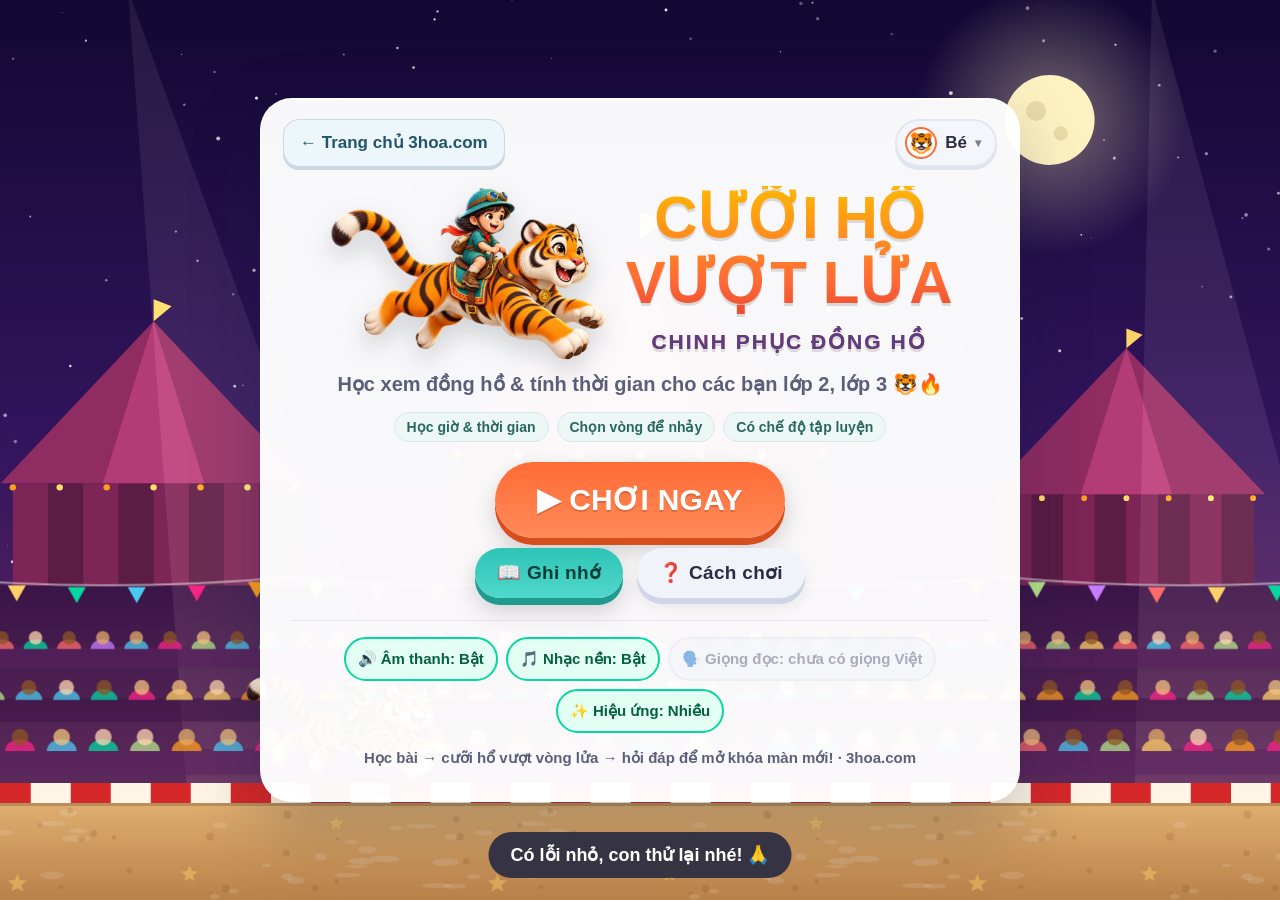
==== commit 886a8c07: "Improve game navigation, maze playability and character artwork" ====
--- a/cuoi-ho/index.html
+++ b/cuoi-ho/index.html
@@ -20,6 +20,7 @@
 <link rel="preconnect" href="https://fonts.gstatic.com" crossorigin>
 <link href="https://fonts.googleapis.com/css2?family=Baloo+2:wght@600;700;800&display=swap" rel="stylesheet">
 <link rel="stylesheet" href="style.css">
+  <link rel="stylesheet" href="game-shell.css">
 </head>
 <body>
 <div id="app">
@@ -61,8 +62,9 @@
   <!-- ================= MENU CHÍNH ================= -->
   <div id="menu" class="screen">
     <div class="panel">
+      <a class="hub-home" href="../" aria-label="Về trang chủ 3hoa.com">← Trang chủ 3hoa.com</a>
       <div class="logo-row">
-        <img src="icons/logo.svg" alt="" aria-hidden="true" class="logo-img">
+        <img src="assets/tiger-rider.png" alt="Bé cùng hổ con sẵn sàng khám phá" class="hero-character" width="280" height="180">
         <div>
           <h1 class="title">CƯỠI HỔ<br>VƯỢT LỬA<small>CHINH PHỤC ĐỒNG HỒ</small></h1>
         </div>
@@ -71,6 +73,7 @@
         <span class="pl-avatar" aria-hidden="true">🐯</span><span class="pl-name">Bé</span><span class="pl-hint" aria-hidden="true">▾</span>
       </button>
       <p class="subtitle">Học xem đồng hồ &amp; tính thời gian cho các bạn lớp 2, lớp 3 🐯🔥</p>
+      <div class="game-benefits"><span>Học giờ & thời gian</span><span>Chọn vòng để nhảy</span><span>Có chế độ tập luyện</span></div>
       <div class="btn-row">
         <button class="btn big" id="btn-play">▶ CHƠI NGAY</button>
       </div>
@@ -79,7 +82,7 @@
         <button class="btn ghost small" id="btn-howto">❓ Cách chơi</button>
       </div>
       <div class="toggle-row" data-audio-toggles></div>
-      <p class="footer-note">Học bài → cưỡi hổ vượt vòng lửa → hỏi đáp để mở khóa màn mới! · <a href="https://3hoa.com" target="_blank" rel="noopener">3hoa.com</a></p>
+      <p class="footer-note">Học bài → cưỡi hổ vượt vòng lửa → hỏi đáp để mở khóa màn mới! · 3hoa.com</p>
     </div>
   </div>
 
@@ -164,6 +167,7 @@
   <div id="pause" class="screen hidden dim">
     <div class="panel">
       <h2>⏸ Tạm dừng</h2>
+      <p class="hub-return"><a class="hub-home" href="../">← Trang chủ 3hoa.com</a></p>
       <p id="pause-info">Nghỉ một chút rồi chơi tiếp nhé!</p>
       <div class="toggle-row" data-audio-toggles></div>
       <div class="btn-row">
--- a/cuoi-ho/game-shell.css
+++ b/cuoi-ho/game-shell.css
@@ -0,0 +1,58 @@
+/* Shared game shell. Source: scripts/refresh-games.py; keep each PWA self-contained. */
+#menu .panel { position: relative; padding-top: 86px; border: 1px solid rgba(255,255,255,.9); background: rgba(255,255,255,.97); box-shadow: 0 24px 70px rgba(15,25,56,.25), inset 0 1px 0 #fff; }
+.hub-home { display: inline-flex; justify-content: center; align-items: center; gap: 8px; min-height: 48px; padding: 9px 16px; border: 1px solid #c9d9e2; border-radius: 16px; background: #edf6fa; color: #22546b; font: 800 17px/1.25 var(--font); text-decoration: none; box-shadow: 0 3px 0 #c9d9e2; touch-action: manipulation; }
+#menu .hub-home { position: absolute; left: 22px; top: 20px; }
+.hub-home:hover { background: #dceef5; }
+.hub-home:active { transform: translateY(2px); box-shadow: none; }
+.hub-home:focus-visible, button:focus-visible, [role="button"]:focus-visible, a:focus-visible { outline: 3px solid #087e9f; outline-offset: 4px; }
+#menu .player-chip { position: absolute; top: 20px; right: 22px; margin: 0; }
+#menu .title { font-size: clamp(32px, 5.2vw, 60px); line-height: 1.07; letter-spacing: -.5px; }
+#menu .title small { font-size: clamp(13px, 1.8vw, 21px); line-height: 1.4; letter-spacing: 2px; margin-top: 12px; }
+#menu .logo-row > svg { width: 150px; height: 150px; }
+#menu .subtitle { font-size: clamp(16px, 2vw, 20px); }
+.game-benefits { display: flex; justify-content: center; flex-wrap: wrap; gap: 8px; margin: 16px 0 20px; }
+.game-benefits span { background: #edf7f6; color: #286760; border: 1px solid #d4eae7; padding: 6px 12px; border-radius: 999px; font-size: 14px; font-weight: 700; }
+#menu .toggle-row { border-top: 1px solid #e4e9f0; padding-top: 16px; margin-top: 22px; gap: 8px; }
+#menu .toggle { min-height: 44px; font-size: 15px; border-width: 2px; padding: 8px 12px; }
+#menu .footer-note { margin-top: 14px; font-size: 15px; line-height: 1.5; }
+.panel .hub-return { margin-top: 20px; }
+.screen { overscroll-behavior: contain; }
+.screen-head { gap: 10px; }
+.btn { touch-action: manipulation; }
+.level-card { border: 1px solid rgba(120,144,166,.25); }
+.level-card:focus-visible { outline-offset: -4px; }
+.hero-character { width: clamp(160px, 25vw, 280px); height: auto; object-fit: contain; filter: drop-shadow(0 12px 12px rgba(34,48,62,.18)); flex-shrink: 0; }
+@media (min-width: 601px) and (max-height: 800px) {
+  #menu .title { font-size: 44px; }
+  #menu .btn.big { font-size: 32px; padding: 14px 30px; min-height: 66px; }
+  #menu .logo-row { margin-bottom: 6px; }
+  #menu .toggle-row { margin-top: 16px; padding-top: 12px; }
+  .game-benefits { margin: 12px 0 16px; }
+}
+@media (max-width: 600px) {
+  #menu .panel { padding: 80px 18px 22px; }
+  #menu .hub-home { left: 14px; top: 16px; font-size: 14px; padding: 8px 12px; }
+  #menu .player-chip { right: 14px; top: 16px; max-width: 120px; }
+  #menu .logo-row { gap: 10px; flex-wrap: wrap; }
+  #menu .logo-row > svg { width: 110px; height: 110px; }
+  #menu .title { font-size: clamp(30px, 8vw, 44px); }
+  .hero-character { width: 180px; max-height: 130px; }
+  .game-benefits { gap: 6px; margin: 12px 0; }
+  .game-benefits span { font-size: 12px; padding: 5px 9px; }
+  #menu .btn.big { font-size: 28px; min-height: 64px; padding: 13px 26px; }
+  #menu .toggle { font-size: 14px; }
+  .screen-head { flex-wrap: wrap; }
+}
+@media (max-width: 360px) {
+  #menu .hub-home { font-size: 12px; padding: 8px 10px; }
+  #menu .player-chip { max-width: 96px; font-size: 14px; padding: 6px 8px; gap: 4px; }
+}
+@media (max-height: 520px) and (orientation: landscape) {
+  #menu .panel { padding-top: 76px; }
+  #menu .logo-row { gap: 16px; }
+  #menu .logo-row svg, #menu .logo-img, .hero-character { width: 110px; height: 80px; }
+  #menu .title { font-size: 32px; }
+  .game-benefits { margin: 10px 0; }
+  #menu .btn.big { font-size: 25px; padding: 10px 24px; min-height: 54px; }
+}
+@media (prefers-reduced-motion: reduce) { .hub-home { transition: none; } }
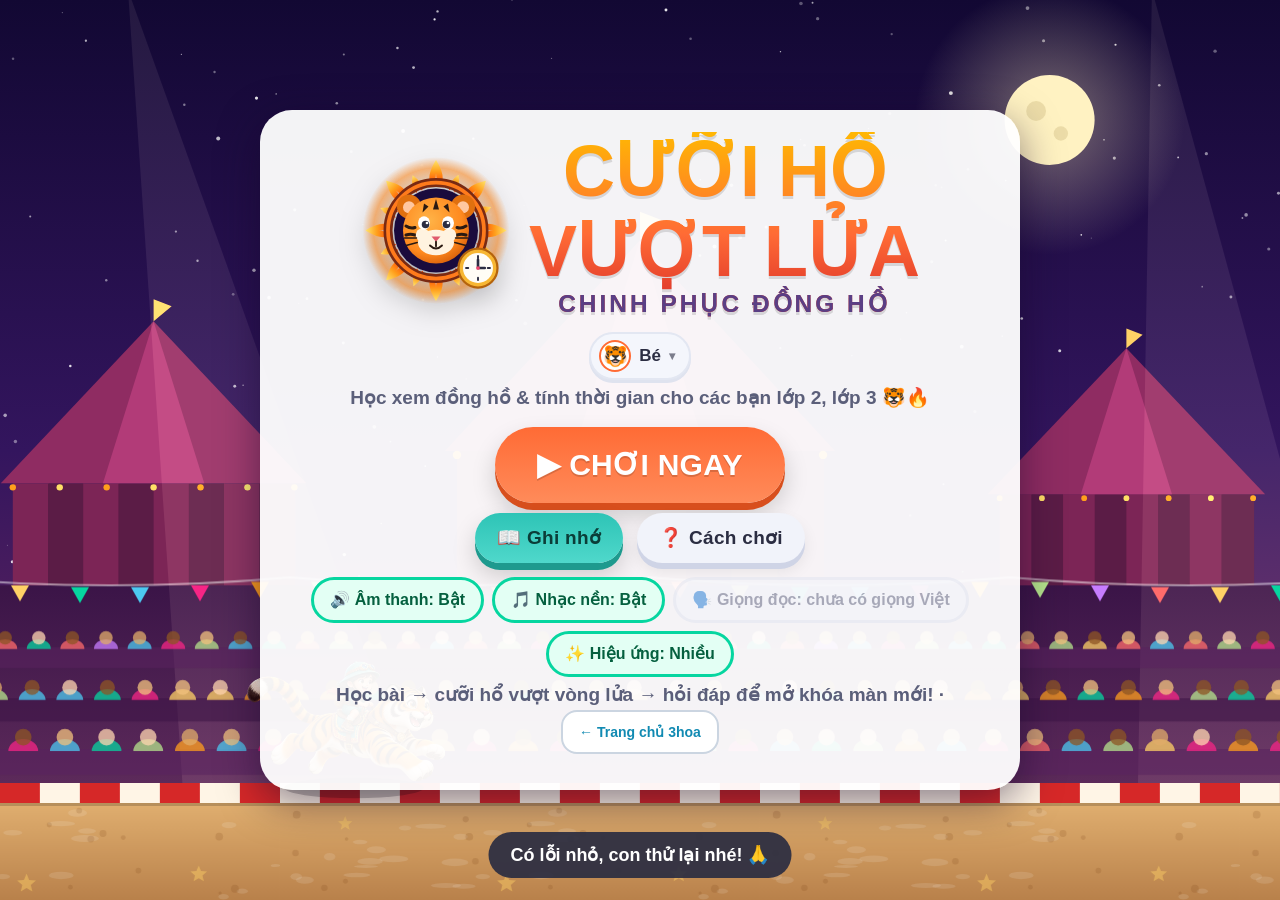
==== commit 008c6777: "Fix shared home navigation and release input after pause" ====
--- a/cuoi-ho/index.html
+++ b/cuoi-ho/index.html
@@ -62,9 +62,8 @@
   <!-- ================= MENU CHÍNH ================= -->
   <div id="menu" class="screen">
     <div class="panel">
-      <a class="hub-home" href="../" aria-label="Về trang chủ 3hoa.com">← Trang chủ 3hoa.com</a>
       <div class="logo-row">
-        <img src="assets/tiger-rider.png" alt="Bé cùng hổ con sẵn sàng khám phá" class="hero-character" width="280" height="180">
+        <img src="icons/logo.svg" alt="" aria-hidden="true" class="logo-img">
         <div>
           <h1 class="title">CƯỠI HỔ<br>VƯỢT LỬA<small>CHINH PHỤC ĐỒNG HỒ</small></h1>
         </div>
@@ -73,7 +72,6 @@
         <span class="pl-avatar" aria-hidden="true">🐯</span><span class="pl-name">Bé</span><span class="pl-hint" aria-hidden="true">▾</span>
       </button>
       <p class="subtitle">Học xem đồng hồ &amp; tính thời gian cho các bạn lớp 2, lớp 3 🐯🔥</p>
-      <div class="game-benefits"><span>Học giờ & thời gian</span><span>Chọn vòng để nhảy</span><span>Có chế độ tập luyện</span></div>
       <div class="btn-row">
         <button class="btn big" id="btn-play">▶ CHƠI NGAY</button>
       </div>
@@ -82,7 +80,7 @@
         <button class="btn ghost small" id="btn-howto">❓ Cách chơi</button>
       </div>
       <div class="toggle-row" data-audio-toggles></div>
-      <p class="footer-note">Học bài → cưỡi hổ vượt vòng lửa → hỏi đáp để mở khóa màn mới! · 3hoa.com</p>
+      <p class="footer-note">Học bài → cưỡi hổ vượt vòng lửa → hỏi đáp để mở khóa màn mới! · <a class="game-home" href="../">← Trang chủ 3hoa</a></p>
     </div>
   </div>
 
@@ -167,7 +165,6 @@
   <div id="pause" class="screen hidden dim">
     <div class="panel">
       <h2>⏸ Tạm dừng</h2>
-      <p class="hub-return"><a class="hub-home" href="../">← Trang chủ 3hoa.com</a></p>
       <p id="pause-info">Nghỉ một chút rồi chơi tiếp nhé!</p>
       <div class="toggle-row" data-audio-toggles></div>
       <div class="btn-row">
@@ -176,7 +173,8 @@
       <div class="btn-row">
         <button class="btn ghost small" id="btn-restart">🔄 Chơi lại</button>
         <button class="btn ghost small" id="btn-pause-lesson">📖 Xem bài học</button>
-        <button class="btn ghost small" id="btn-quit">🏠 Trang chính</button>
+        <button class="btn ghost small" id="btn-quit">☰ Menu trò chơi</button>
+        <a class="game-home" id="pause-home" href="../">← Trang chủ 3hoa</a>
       </div>
     </div>
   </div>
--- a/cuoi-ho/game-shell.css
+++ b/cuoi-ho/game-shell.css
@@ -1,58 +1,17 @@
-/* Shared game shell. Source: scripts/refresh-games.py; keep each PWA self-contained. */
-#menu .panel { position: relative; padding-top: 86px; border: 1px solid rgba(255,255,255,.9); background: rgba(255,255,255,.97); box-shadow: 0 24px 70px rgba(15,25,56,.25), inset 0 1px 0 #fff; }
-.hub-home { display: inline-flex; justify-content: center; align-items: center; gap: 8px; min-height: 48px; padding: 9px 16px; border: 1px solid #c9d9e2; border-radius: 16px; background: #edf6fa; color: #22546b; font: 800 17px/1.25 var(--font); text-decoration: none; box-shadow: 0 3px 0 #c9d9e2; touch-action: manipulation; }
-#menu .hub-home { position: absolute; left: 22px; top: 20px; }
-.hub-home:hover { background: #dceef5; }
-.hub-home:active { transform: translateY(2px); box-shadow: none; }
-.hub-home:focus-visible, button:focus-visible, [role="button"]:focus-visible, a:focus-visible { outline: 3px solid #087e9f; outline-offset: 4px; }
-#menu .player-chip { position: absolute; top: 20px; right: 22px; margin: 0; }
-#menu .title { font-size: clamp(32px, 5.2vw, 60px); line-height: 1.07; letter-spacing: -.5px; }
-#menu .title small { font-size: clamp(13px, 1.8vw, 21px); line-height: 1.4; letter-spacing: 2px; margin-top: 12px; }
-#menu .logo-row > svg { width: 150px; height: 150px; }
-#menu .subtitle { font-size: clamp(16px, 2vw, 20px); }
-.game-benefits { display: flex; justify-content: center; flex-wrap: wrap; gap: 8px; margin: 16px 0 20px; }
-.game-benefits span { background: #edf7f6; color: #286760; border: 1px solid #d4eae7; padding: 6px 12px; border-radius: 999px; font-size: 14px; font-weight: 700; }
-#menu .toggle-row { border-top: 1px solid #e4e9f0; padding-top: 16px; margin-top: 22px; gap: 8px; }
-#menu .toggle { min-height: 44px; font-size: 15px; border-width: 2px; padding: 8px 12px; }
-#menu .footer-note { margin-top: 14px; font-size: 15px; line-height: 1.5; }
-.panel .hub-return { margin-top: 20px; }
-.screen { overscroll-behavior: contain; }
-.screen-head { gap: 10px; }
-.btn { touch-action: manipulation; }
-.level-card { border: 1px solid rgba(120,144,166,.25); }
-.level-card:focus-visible { outline-offset: -4px; }
-.hero-character { width: clamp(160px, 25vw, 280px); height: auto; object-fit: contain; filter: drop-shadow(0 12px 12px rgba(34,48,62,.18)); flex-shrink: 0; }
-@media (min-width: 601px) and (max-height: 800px) {
-  #menu .title { font-size: 44px; }
-  #menu .btn.big { font-size: 32px; padding: 14px 30px; min-height: 66px; }
-  #menu .logo-row { margin-bottom: 6px; }
-  #menu .toggle-row { margin-top: 16px; padding-top: 12px; }
-  .game-benefits { margin: 12px 0 16px; }
+/* Generated by scripts/refresh-games.py; edit the Python source. */
+.screen-head .btn { min-width: 44px; min-height: 44px; }
+.screen.hidden * { pointer-events: none !important; }
+.game-home {
+  display: inline-flex; align-items: center; justify-content: center;
+  min-height: 44px; padding: 8px 16px; margin: 4px;
+  box-sizing: border-box; border: 2px solid #cbd5e1; border-radius: 16px;
+  background: #fff; color: #164e63; font: inherit; font-weight: 800;
+  text-decoration: none; line-height: 1.3; touch-action: manipulation;
 }
-@media (max-width: 600px) {
-  #menu .panel { padding: 80px 18px 22px; }
-  #menu .hub-home { left: 14px; top: 16px; font-size: 14px; padding: 8px 12px; }
-  #menu .player-chip { right: 14px; top: 16px; max-width: 120px; }
-  #menu .logo-row { gap: 10px; flex-wrap: wrap; }
-  #menu .logo-row > svg { width: 110px; height: 110px; }
-  #menu .title { font-size: clamp(30px, 8vw, 44px); }
-  .hero-character { width: 180px; max-height: 130px; }
-  .game-benefits { gap: 6px; margin: 12px 0; }
-  .game-benefits span { font-size: 12px; padding: 5px 9px; }
-  #menu .btn.big { font-size: 28px; min-height: 64px; padding: 13px 26px; }
-  #menu .toggle { font-size: 14px; }
-  .screen-head { flex-wrap: wrap; }
+.game-home:hover { background: #e6f7fa; border-color: #164e63; }
+.game-home:focus-visible { outline: 4px solid #087c9d; outline-offset: 3px; }
+.game-home:active { background: #c6edf0; }
+.footer-note .game-home { font-size: 14px; }
+@media (prefers-reduced-motion: reduce) {
+  .game-home { transition: none; animation: none; }
 }
-@media (max-width: 360px) {
-  #menu .hub-home { font-size: 12px; padding: 8px 10px; }
-  #menu .player-chip { max-width: 96px; font-size: 14px; padding: 6px 8px; gap: 4px; }
-}
-@media (max-height: 520px) and (orientation: landscape) {
-  #menu .panel { padding-top: 76px; }
-  #menu .logo-row { gap: 16px; }
-  #menu .logo-row svg, #menu .logo-img, .hero-character { width: 110px; height: 80px; }
-  #menu .title { font-size: 32px; }
-  .game-benefits { margin: 10px 0; }
-  #menu .btn.big { font-size: 25px; padding: 10px 24px; min-height: 54px; }
-}
-@media (prefers-reduced-motion: reduce) { .hub-home { transition: none; } }
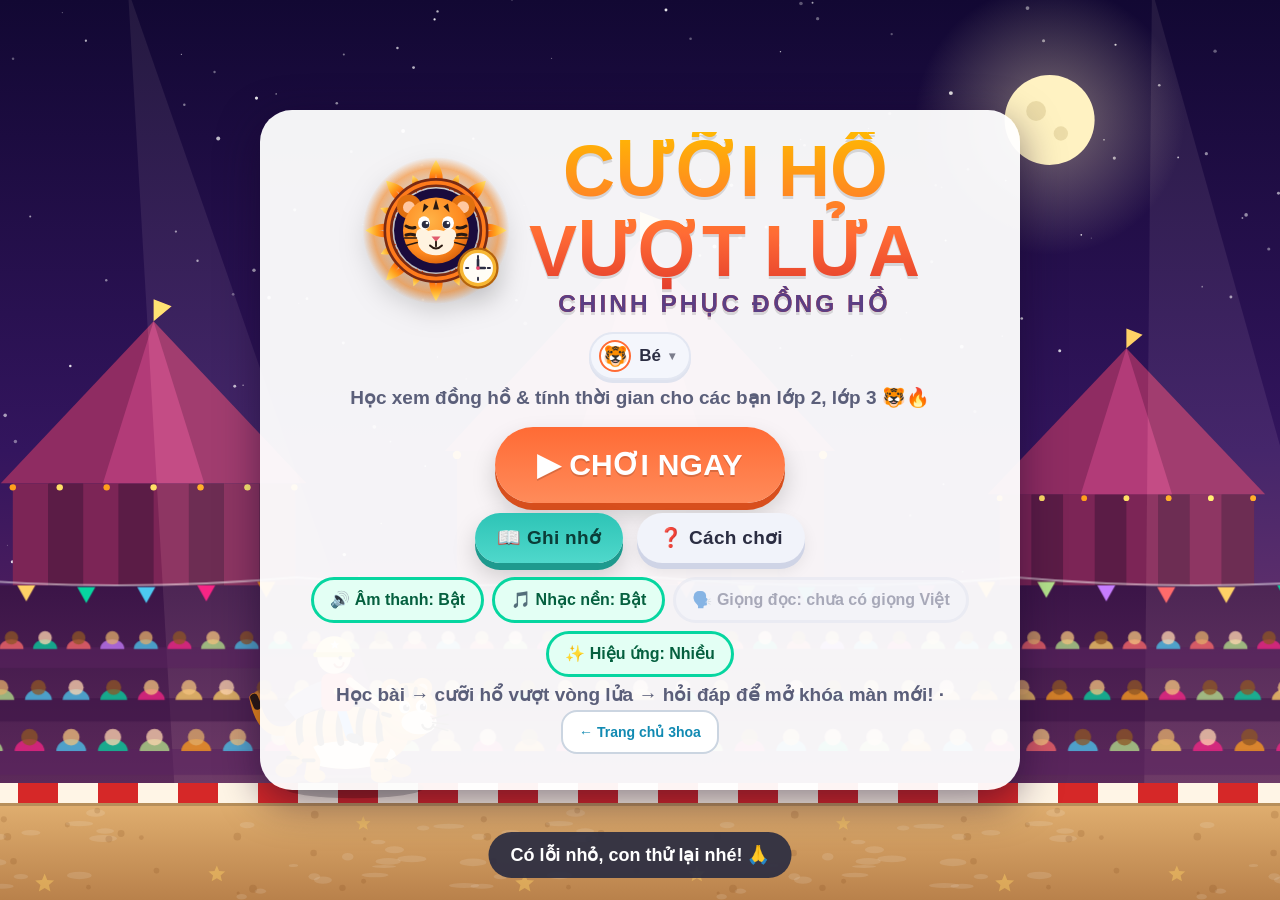
==== commit a8f05ecb: "Coordinate tank and tiger motion and preserve learning feedback" ====
--- a/cuoi-ho/index.html
+++ b/cuoi-ho/index.html
@@ -57,6 +57,7 @@
       </div>
     </div>
     <div class="tap-tip" id="tap-tip" hidden>👆 Chạm vào vòng lửa có đáp án đúng để hổ nhảy qua!</div>
+    <button class="btn learn-continue" id="btn-learn-continue" hidden disabled>Đã hiểu · Chạy tiếp ▶</button>
   </div>
 
   <!-- ================= MENU CHÍNH ================= -->
--- a/cuoi-ho/style.css
+++ b/cuoi-ho/style.css
@@ -867,3 +867,9 @@
   margin-top: 8px; padding: 10px 0 2px;
   background: linear-gradient(transparent, var(--paper) 45%);
 }
+#hud > .learn-continue { pointer-events: auto; }
+.learn-continue { align-self: center; margin-top: auto; margin-bottom: calc(var(--sab) + 12px); min-height: 48px; padding: 8px 20px; background: #fffdf4; color: #34204f; font-size: 18px; border: 3px solid #ffd166; z-index: 4; }
+.learn-continue:disabled { opacity: .65; }
+#hud.locked .learn-continue { visibility: hidden; pointer-events: none; }
+@media (max-height: 480px) { .learn-continue { min-height: 44px; margin-bottom: calc(var(--sab) + 3px); padding: 4px 14px; font-size: 16px; } }
+@media (max-height: 480px) and (min-width: 500px) { #hud.learning .hint { position: fixed; top: 42%; left: 30vw; right: 12px; width: auto; max-width: none; margin: 0; } }
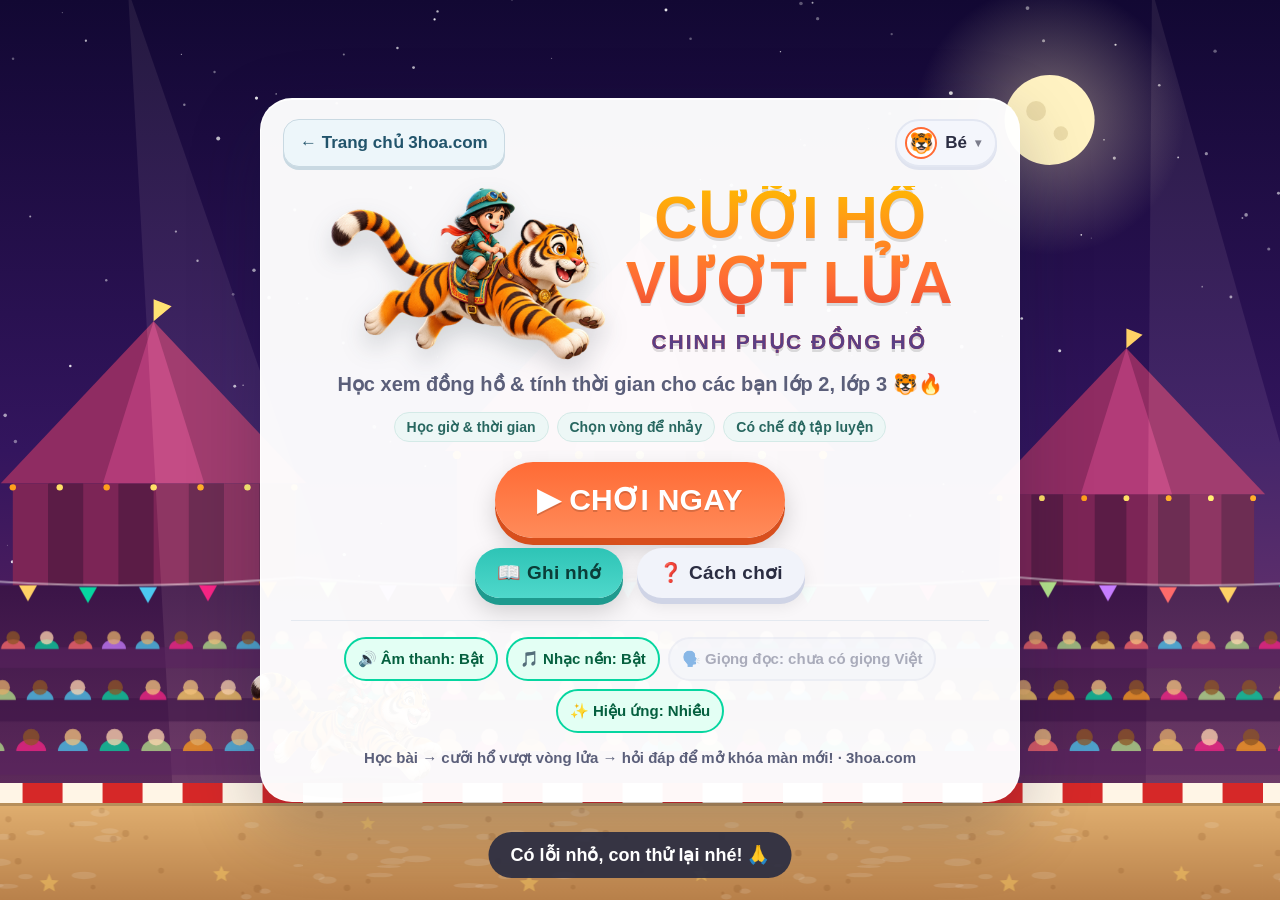
==== commit f1f8817c: "Merge origin/main into codex/gauntlet-2026-09-06 Two parallel refreshes of the same six games met he" ====
--- a/cuoi-ho/index.html
+++ b/cuoi-ho/index.html
@@ -63,8 +63,9 @@
   <!-- ================= MENU CHÍNH ================= -->
   <div id="menu" class="screen">
     <div class="panel">
+      <a class="hub-home" href="../" aria-label="Về trang chủ 3hoa.com">← Trang chủ 3hoa.com</a>
       <div class="logo-row">
-        <img src="icons/logo.svg" alt="" aria-hidden="true" class="logo-img">
+        <img src="assets/tiger-rider.png" alt="Bé cùng hổ con sẵn sàng khám phá" class="hero-character" width="280" height="180">
         <div>
           <h1 class="title">CƯỠI HỔ<br>VƯỢT LỬA<small>CHINH PHỤC ĐỒNG HỒ</small></h1>
         </div>
@@ -73,6 +74,7 @@
         <span class="pl-avatar" aria-hidden="true">🐯</span><span class="pl-name">Bé</span><span class="pl-hint" aria-hidden="true">▾</span>
       </button>
       <p class="subtitle">Học xem đồng hồ &amp; tính thời gian cho các bạn lớp 2, lớp 3 🐯🔥</p>
+      <div class="game-benefits"><span>Học giờ & thời gian</span><span>Chọn vòng để nhảy</span><span>Có chế độ tập luyện</span></div>
       <div class="btn-row">
         <button class="btn big" id="btn-play">▶ CHƠI NGAY</button>
       </div>
@@ -81,7 +83,7 @@
         <button class="btn ghost small" id="btn-howto">❓ Cách chơi</button>
       </div>
       <div class="toggle-row" data-audio-toggles></div>
-      <p class="footer-note">Học bài → cưỡi hổ vượt vòng lửa → hỏi đáp để mở khóa màn mới! · <a class="game-home" href="../">← Trang chủ 3hoa</a></p>
+      <p class="footer-note">Học bài → cưỡi hổ vượt vòng lửa → hỏi đáp để mở khóa màn mới! · 3hoa.com</p>
     </div>
   </div>
 
@@ -166,6 +168,7 @@
   <div id="pause" class="screen hidden dim">
     <div class="panel">
       <h2>⏸ Tạm dừng</h2>
+      <p class="hub-return"><a class="hub-home" id="pause-home" href="../">← Trang chủ 3hoa.com</a></p>
       <p id="pause-info">Nghỉ một chút rồi chơi tiếp nhé!</p>
       <div class="toggle-row" data-audio-toggles></div>
       <div class="btn-row">
@@ -175,7 +178,6 @@
         <button class="btn ghost small" id="btn-restart">🔄 Chơi lại</button>
         <button class="btn ghost small" id="btn-pause-lesson">📖 Xem bài học</button>
         <button class="btn ghost small" id="btn-quit">☰ Menu trò chơi</button>
-        <a class="game-home" id="pause-home" href="../">← Trang chủ 3hoa</a>
       </div>
     </div>
   </div>
--- a/cuoi-ho/game-shell.css
+++ b/cuoi-ho/game-shell.css
@@ -1,17 +1,61 @@
-/* Generated by scripts/refresh-games.py; edit the Python source. */
+/* Shared game shell. Source: scripts/refresh-games.py; keep each PWA self-contained. */
+/* Header buttons stay finger-sized; a hidden screen never swallows taps while it fades out. */
 .screen-head .btn { min-width: 44px; min-height: 44px; }
 .screen.hidden * { pointer-events: none !important; }
-.game-home {
-  display: inline-flex; align-items: center; justify-content: center;
-  min-height: 44px; padding: 8px 16px; margin: 4px;
-  box-sizing: border-box; border: 2px solid #cbd5e1; border-radius: 16px;
-  background: #fff; color: #164e63; font: inherit; font-weight: 800;
-  text-decoration: none; line-height: 1.3; touch-action: manipulation;
+#menu .panel { position: relative; padding-top: 86px; border: 1px solid rgba(255,255,255,.9); background: rgba(255,255,255,.97); box-shadow: 0 24px 70px rgba(15,25,56,.25), inset 0 1px 0 #fff; }
+.hub-home { display: inline-flex; justify-content: center; align-items: center; gap: 8px; min-height: 48px; padding: 9px 16px; border: 1px solid #c9d9e2; border-radius: 16px; background: #edf6fa; color: #22546b; font: 800 17px/1.25 var(--font); text-decoration: none; box-shadow: 0 3px 0 #c9d9e2; touch-action: manipulation; }
+#menu .hub-home { position: absolute; left: 22px; top: 20px; }
+.hub-home:hover { background: #dceef5; }
+.hub-home:active { transform: translateY(2px); box-shadow: none; }
+.hub-home:focus-visible, button:focus-visible, [role="button"]:focus-visible, a:focus-visible { outline: 3px solid #087e9f; outline-offset: 4px; }
+#menu .player-chip { position: absolute; top: 20px; right: 22px; margin: 0; }
+#menu .title { font-size: clamp(32px, 5.2vw, 60px); line-height: 1.07; letter-spacing: -.5px; }
+#menu .title small { font-size: clamp(13px, 1.8vw, 21px); line-height: 1.4; letter-spacing: 2px; margin-top: 12px; }
+#menu .logo-row > svg { width: 150px; height: 150px; }
+#menu .subtitle { font-size: clamp(16px, 2vw, 20px); }
+.game-benefits { display: flex; justify-content: center; flex-wrap: wrap; gap: 8px; margin: 16px 0 20px; }
+.game-benefits span { background: #edf7f6; color: #286760; border: 1px solid #d4eae7; padding: 6px 12px; border-radius: 999px; font-size: 14px; font-weight: 700; }
+#menu .toggle-row { border-top: 1px solid #e4e9f0; padding-top: 16px; margin-top: 22px; gap: 8px; }
+#menu .toggle { min-height: 44px; font-size: 15px; border-width: 2px; padding: 8px 12px; }
+#menu .footer-note { margin-top: 14px; font-size: 15px; line-height: 1.5; }
+.panel .hub-return { margin-top: 20px; }
+.screen { overscroll-behavior: contain; }
+.screen-head { gap: 10px; }
+.btn { touch-action: manipulation; }
+.level-card { border: 1px solid rgba(120,144,166,.25); }
+.level-card:focus-visible { outline-offset: -4px; }
+.hero-character { width: clamp(160px, 25vw, 280px); height: auto; object-fit: contain; filter: drop-shadow(0 12px 12px rgba(34,48,62,.18)); flex-shrink: 0; }
+@media (min-width: 601px) and (max-height: 800px) {
+  #menu .title { font-size: 44px; }
+  #menu .btn.big { font-size: 32px; padding: 14px 30px; min-height: 66px; }
+  #menu .logo-row { margin-bottom: 6px; }
+  #menu .toggle-row { margin-top: 16px; padding-top: 12px; }
+  .game-benefits { margin: 12px 0 16px; }
 }
-.game-home:hover { background: #e6f7fa; border-color: #164e63; }
-.game-home:focus-visible { outline: 4px solid #087c9d; outline-offset: 3px; }
-.game-home:active { background: #c6edf0; }
-.footer-note .game-home { font-size: 14px; }
-@media (prefers-reduced-motion: reduce) {
-  .game-home { transition: none; animation: none; }
+@media (max-width: 600px) {
+  #menu .panel { padding: 80px 18px 22px; }
+  #menu .hub-home { left: 14px; top: 16px; font-size: 14px; padding: 8px 12px; }
+  #menu .player-chip { right: 14px; top: 16px; max-width: 120px; }
+  #menu .logo-row { gap: 10px; flex-wrap: wrap; }
+  #menu .logo-row > svg { width: 110px; height: 110px; }
+  #menu .title { font-size: clamp(30px, 8vw, 44px); }
+  .hero-character { width: 180px; max-height: 130px; }
+  .game-benefits { gap: 6px; margin: 12px 0; }
+  .game-benefits span { font-size: 12px; padding: 5px 9px; }
+  #menu .btn.big { font-size: 28px; min-height: 64px; padding: 13px 26px; }
+  #menu .toggle { font-size: 14px; }
+  .screen-head { flex-wrap: wrap; }
 }
+@media (max-width: 360px) {
+  #menu .hub-home { font-size: 12px; padding: 8px 10px; }
+  #menu .player-chip { max-width: 96px; font-size: 14px; padding: 6px 8px; gap: 4px; }
+}
+@media (max-height: 520px) and (orientation: landscape) {
+  #menu .panel { padding-top: 76px; }
+  #menu .logo-row { gap: 16px; }
+  #menu .logo-row svg, #menu .logo-img, .hero-character { width: 110px; height: 80px; }
+  #menu .title { font-size: 32px; }
+  .game-benefits { margin: 10px 0; }
+  #menu .btn.big { font-size: 25px; padding: 10px 24px; min-height: 54px; }
+}
+@media (prefers-reduced-motion: reduce) { .hub-home { transition: none; } }
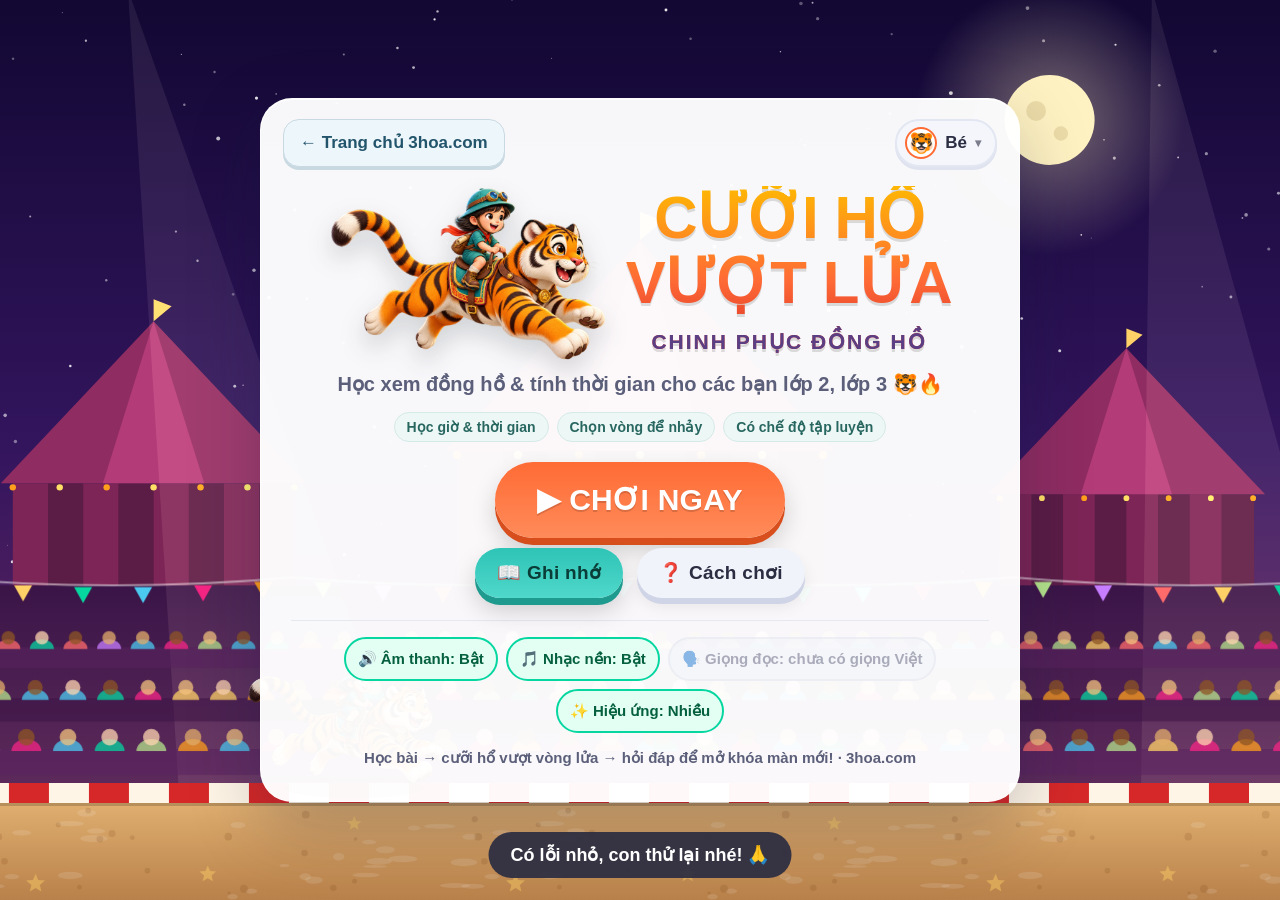
==== commit 107943e3: "Đảo Khủng Long GĐ 3, 4, 5: parent corner, 5 new genres + arenas, 6 old games in the island GĐ 3 Góc " ====
--- a/cuoi-ho/index.html
+++ b/cuoi-ho/index.html
@@ -21,6 +21,7 @@
 <link href="https://fonts.googleapis.com/css2?family=Baloo+2:wght@600;700;800&display=swap" rel="stylesheet">
 <link rel="stylesheet" href="style.css">
   <link rel="stylesheet" href="game-shell.css">
+<link rel="stylesheet" href="dao.css">
 </head>
 <body>
 <div id="app">
@@ -37,6 +38,8 @@
         </div>
         <div class="stage-chip" id="hud-stage">Vòng 1/10</div>
         <div class="combo-chip" id="hud-combo" hidden>Combo x2</div>
+        <!-- Chế độ đảo (js/dao.js): quả mọng của ván, ảnh gắn khi vào đảo -->
+        <div class="dao-qua-mong" id="hud-qua-mong" role="img" aria-label="0 quả mọng"><img id="hud-qua-mong-anh" alt="" width="26" height="26"><span id="hud-qua-mong-so">0</span></div>
       </div>
       <div class="hud-center">
         <div class="question-card" id="hud-question" role="button" tabindex="0" aria-pressed="false" aria-label="Phóng to đồng hồ câu hỏi">
@@ -178,6 +181,7 @@
         <button class="btn ghost small" id="btn-restart">🔄 Chơi lại</button>
         <button class="btn ghost small" id="btn-pause-lesson">📖 Xem bài học</button>
         <button class="btn ghost small" id="btn-quit">☰ Menu trò chơi</button>
+        <button type="button" class="btn ghost small dao-nut" id="btn-dao-ve">🏝️ Về đảo</button>
       </div>
     </div>
   </div>
@@ -315,12 +319,29 @@
     </div>
   </div>
 
+  <!-- ================= CHẾ ĐỘ ĐẢO: thẻ bắt đầu (js/dao.js, chỉ hiện khi Đảo Khủng Long mở game) ================= -->
+  <div id="dao-start" class="screen dim hidden" role="dialog" aria-labelledby="dao-ten-man">
+    <div class="panel dao-panel">
+      <img src="assets/tiger-rider.png" alt="Bé cưỡi hổ sẵn sàng vượt vòng lửa" class="dao-hero" width="280" height="180">
+      <p class="dao-game">🔥 Cưỡi Hổ Vượt Lửa 🔥</p>
+      <h2 id="dao-ten-man">Cưỡi Hổ Vượt Lửa</h2>
+      <p class="dao-phu" id="dao-phu">Chạm vào vòng có đáp án đúng để hổ nhảy qua!</p>
+      <div class="btn-row">
+        <button type="button" class="btn big green" id="dao-bat-dau">▶ Bắt đầu</button>
+      </div>
+      <div class="btn-row tight">
+        <button type="button" class="btn ghost small" id="dao-ve-dao-dau">🏝️ Về đảo</button>
+      </div>
+    </div>
+  </div>
+
   <div id="toast" role="status" aria-live="polite"></div>
 </div>
 
 <script src="js/audio.js"></script>
 <script src="js/lessons.js"></script>
 <script src="js/profile.js"></script>
+<script src="js/dao.js"></script>
 <script src="js/game.js"></script>
 </body>
 </html>
--- a/cuoi-ho/dao.css
+++ b/cuoi-ho/dao.css
@@ -0,0 +1,93 @@
+/* ============================================================
+   dao.css – Chế độ đảo của Cưỡi Hổ Vượt Lửa (js/dao.js)
+   Chỉ có hiệu lực khi <html class="dao"> (Đảo Khủng Long mở game trong iframe); chơi riêng thì không đổi gì.
+   ============================================================ */
+
+/* Phần tử chỉ dành cho đảo */
+.dao-qua-mong, .dao-nut { display: none; }
+html.dao .dao-nut { display: inline-flex; }
+
+/* Đảo là nơi ghi kết quả và giữ thiết lập: không menu, tim, đồng hồ đếm giờ, trang chủ, công tắc âm thanh, chơi lại, bài học */
+html.dao #menu, html.dao #hud-hearts, html.dao #hud-timer, html.dao #pause .hub-return, html.dao #pause .toggle-row,
+html.dao #btn-restart, html.dao #btn-pause-lesson, html.dao #btn-quit { display: none !important; }
+
+/* ---------- Thẻ bắt đầu ---------- */
+#dao-start { z-index: 7; }
+.dao-panel { max-width: 580px; padding: 16px 28px 22px; }
+.dao-hero { width: clamp(180px, 28vw, 280px); height: auto; object-fit: contain; filter: drop-shadow(0 12px 12px rgba(34,48,62,.2)); }
+.dao-panel .dao-game { margin: 2px 0 0; font-size: 17px; letter-spacing: 2px; color: var(--orange-dark); font-weight: 800; text-transform: uppercase; }
+.dao-panel h2 { font-size: clamp(28px, 4vw, 38px); margin: 4px 0 6px; }
+.dao-panel .dao-phu { font-size: 20px; line-height: 1.35; color: var(--ink-soft); }
+.dao-panel .btn-row { margin-top: 14px; }
+#dao-bat-dau { min-width: 240px; }
+
+/* ---------- Quả mọng trong HUD ---------- */
+html.dao .dao-qua-mong {
+  display: inline-flex; align-items: center; gap: 6px;
+  background: linear-gradient(180deg, #8f63db, #6a3cb6); color: #fff; font-weight: 800; font-size: 19px; line-height: 1;
+  padding: 3px 13px 3px 4px; border-radius: 999px; box-shadow: 0 3px 10px rgba(0,0,0,0.25);
+}
+html.dao .dao-qua-mong img { width: 28px; height: 28px; object-fit: contain; filter: drop-shadow(0 1px 1px rgba(0,0,0,.25)); }
+.dao-qua-mong.nay { animation: dao-nay 0.45s ease; }
+@keyframes dao-nay { 40% { transform: scale(1.28); } }
+
+/* ---------- Thẻ câu hỏi ----------
+   Chiều cao cố định (đủ cho chữ + tia số) để vị trí các vòng lửa không nhảy giữa các câu. */
+html.dao { --dao-hinh: clamp(96px, 14.5vh, 140px); }
+html.dao .question-card {
+  flex-direction: column; gap: 4px; justify-content: center;
+  min-width: 300px; min-height: calc(var(--dao-hinh) + 62px); max-width: min(760px, 72vw);
+  padding: 10px 22px 12px;
+}
+html.dao .question-card .q-text { order: 1; font-size: clamp(24px, 3vw, 32px); line-height: 1.25; }
+html.dao .question-card.dao-co-hinh .q-text { font-size: clamp(20px, 2.4vw, 26px); }
+html.dao .question-card.dao-day .q-text { font-size: clamp(34px, 4.8vw, 50px); letter-spacing: 1px; word-spacing: 4px; }
+html.dao .question-card .q-visual { order: 2; justify-content: center; }
+html.dao .question-card .q-visual > svg { display: block; height: var(--dao-hinh); width: auto; max-width: min(720px, 62vw); }
+/* Tia số (viewBox 640 × 120): đặt bề ngang, chiều cao theo tỉ lệ, không chừa khoảng trống */
+html.dao .question-card .q-visual > svg.tia-so { width: min(calc(var(--dao-hinh) * 5.33), 62vw); height: auto; max-width: none; }
+html.dao .question-card .q-visual .clock { width: var(--dao-hinh); height: var(--dao-hinh); }
+/* Hình gần vuông (đồng hồ): hình bên trái, chữ bên phải như game gốc, hình cao gần bằng thẻ */
+html.dao .question-card.dao-hinh-vuong { flex-direction: row; gap: 16px; }
+html.dao .question-card.dao-hinh-vuong .q-visual { order: 0; }
+html.dao .question-card.dao-hinh-vuong .q-text { order: 1; max-width: 320px; font-size: clamp(22px, 2.9vw, 30px); }
+html.dao .question-card.dao-hinh-vuong .q-visual > svg,
+html.dao .question-card.dao-hinh-vuong .q-visual .clock { height: calc(var(--dao-hinh) + 38px); width: calc(var(--dao-hinh) + 38px); max-width: none; }
+/* Ô "?" trong đề, cùng màu ô trống trên tia số */
+html.dao .dao-hoi {
+  display: inline-block; min-width: 1.3em; padding: 0 0.2em; margin: 0 0.04em;
+  background: linear-gradient(180deg, #ff9a3c, #ff7a1a); color: #fff; border-radius: 0.28em; text-align: center;
+  box-shadow: 0 3px 0 #cf5f0b; line-height: 1.2;
+}
+/* Chạm thẻ để phóng to: thẻ nổi lên giữa phía trên (có thể che tạm điểm và nút), chạm lại hoặc chọn vòng để thu nhỏ */
+html.dao .question-card.zoomed {
+  position: fixed; left: 0; right: 0; top: calc(var(--sat) + 8px); margin: 0 auto;
+  width: max-content; max-width: 96vw; z-index: 4;
+}
+html.dao .question-card.zoomed .q-visual > svg { height: min(200px, 30vh); max-width: 92vw; }
+html.dao .question-card.zoomed .q-visual > svg.tia-so { width: min(1060px, 92vw); height: auto; max-width: none; }
+html.dao .question-card.zoomed .q-visual .clock { width: min(200px, 30vh); height: min(200px, 30vh); }
+html.dao .question-card.dao-hinh-vuong.zoomed .q-visual > svg,
+html.dao .question-card.dao-hinh-vuong.zoomed .q-visual .clock { width: min(280px, 38vh); height: min(280px, 38vh); }
+
+/* Cửa sổ hẹp (iPad dọc, cửa sổ 768 px): HUD hai hàng, thẻ câu hỏi dùng cả bề ngang */
+@media (max-width: 900px) {
+  html.dao .hud-top { grid-template-columns: minmax(0, 1fr) auto; grid-template-areas: "left right" "center center"; gap: 6px 8px; }
+  html.dao .hud-left { flex-direction: row; align-items: center; flex-wrap: wrap; min-width: 0; gap: 6px; }
+  html.dao .hud-center { justify-self: center; }
+  html.dao .question-card { max-width: 96vw; }
+  html.dao .question-card .q-visual > svg { max-width: min(680px, 88vw); }
+  html.dao .question-card .q-visual > svg.tia-so { width: min(calc(var(--dao-hinh) * 5.33), 88vw); max-width: none; }
+}
+/* Màn hình thấp (điện thoại nằm ngang): thẻ gọn lại */
+@media (max-height: 600px) {
+  html.dao { --dao-hinh: 72px; }
+  html.dao .question-card { min-height: calc(var(--dao-hinh) + 44px); padding: 4px 14px 6px; }
+  html.dao .question-card .q-text { font-size: 20px; }
+  html.dao .question-card.dao-day .q-text { font-size: 30px; }
+  html.dao .dao-qua-mong { font-size: 16px; }
+  html.dao .dao-qua-mong img { width: 22px; height: 22px; }
+}
+
+@media (prefers-reduced-motion: reduce) { .dao-qua-mong.nay { animation: none; } }
+.lite-fx .dao-qua-mong.nay { animation: none; }
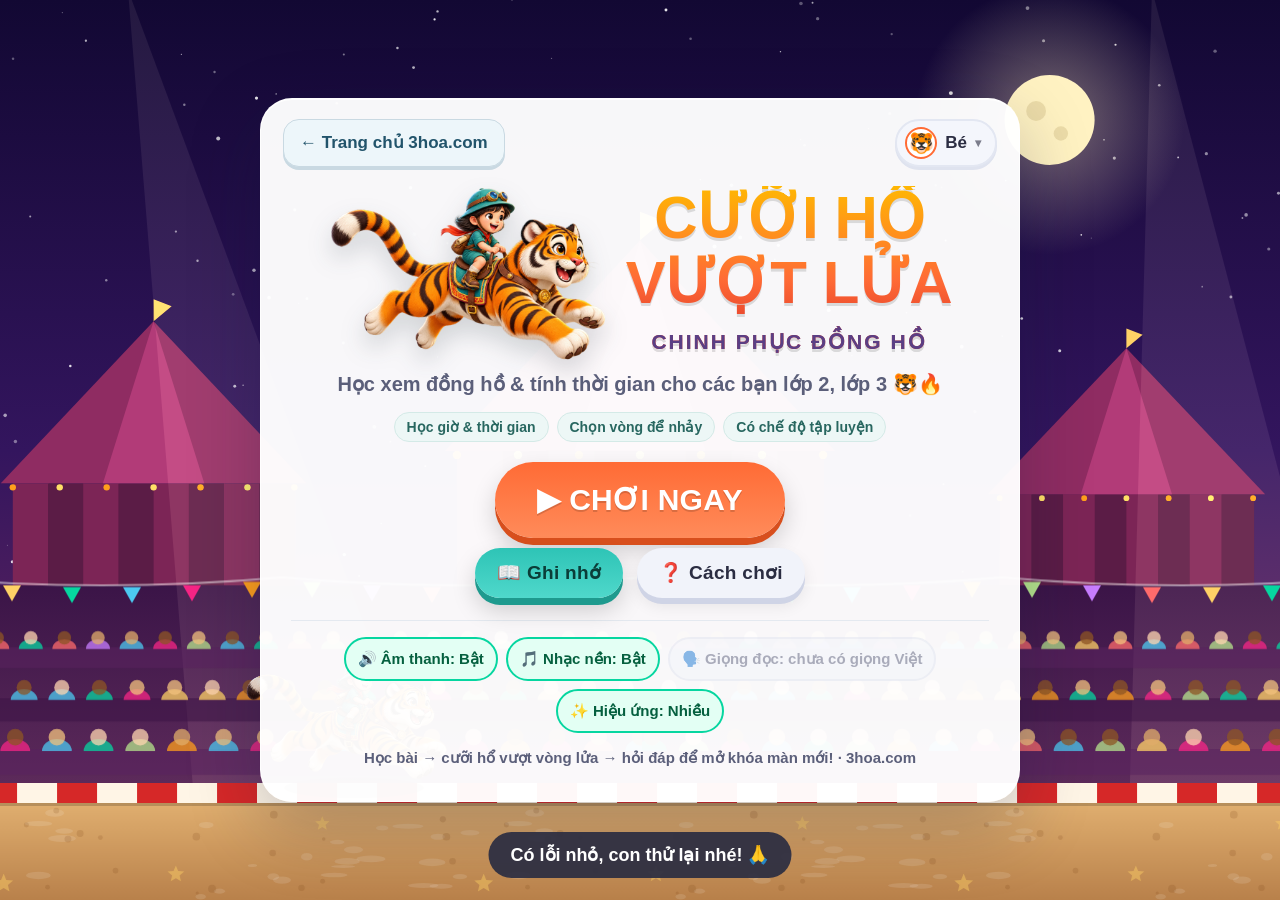
==== commit 03018ef4: "Review groups C and D: play-time limits, shared parent gate, SGK content Group C (play time and pare" ====
--- a/cuoi-ho/index.html
+++ b/cuoi-ho/index.html
@@ -310,7 +310,7 @@
       <h2>👨‍👩‍👧 Dành cho phụ huynh</h2>
       <p id="parent-gate-q">Để tiếp tục, hãy trả lời: 7 × 8 = ?</p>
       <form id="parent-gate-form" class="gate-form" autocomplete="off">
-        <input id="parent-gate-input" inputmode="numeric" pattern="[0-9]*" maxlength="3" aria-label="Đáp án" autocomplete="off">
+        <input id="parent-gate-input" inputmode="numeric" pattern="[0-9]*" maxlength="4" aria-label="Đáp án" autocomplete="off">
         <div class="btn-row tight">
           <button type="submit" class="btn small green">Xác nhận</button>
           <button type="button" class="btn ghost small" id="btn-parent-gate-cancel">Hủy</button>
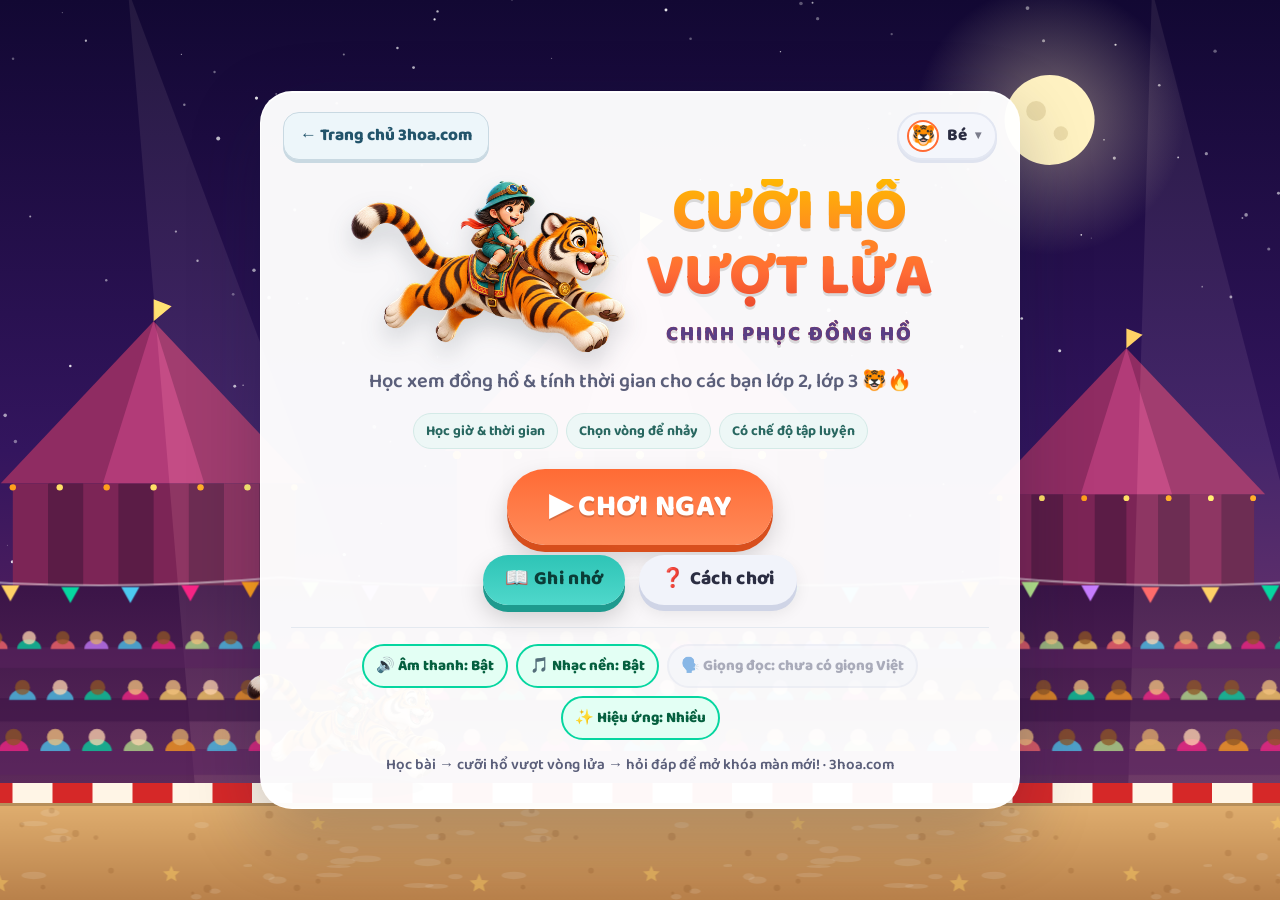
==== commit 6269bea9: "Review groups E, F, G: read-aloud, parent corner, homepage, fonts, service workers Group E (Đảo Khủn" ====
--- a/cuoi-ho/index.html
+++ b/cuoi-ho/index.html
@@ -3,7 +3,7 @@
 <head>
 <meta charset="utf-8">
 <meta name="viewport" content="width=device-width, initial-scale=1, maximum-scale=1, user-scalable=no, viewport-fit=cover">
-<meta http-equiv="Content-Security-Policy" content="default-src 'self'; script-src 'self'; style-src 'self' 'unsafe-inline' https://fonts.googleapis.com; font-src 'self' https://fonts.gstatic.com data:; img-src 'self' data: blob:; connect-src 'self' https://fonts.googleapis.com https://fonts.gstatic.com; manifest-src 'self'; worker-src 'self'; media-src 'self' blob:; object-src 'none'; base-uri 'self'; form-action 'none'">
+<meta http-equiv="Content-Security-Policy" content="default-src 'self'; script-src 'self'; style-src 'self' 'unsafe-inline'; font-src 'self' data:; img-src 'self' data: blob:; connect-src 'self'; manifest-src 'self'; worker-src 'self'; media-src 'self' blob:; object-src 'none'; base-uri 'self'; form-action 'none'">
 <meta name="referrer" content="no-referrer">
 <meta name="apple-mobile-web-app-capable" content="yes">
 <meta name="mobile-web-app-capable" content="yes">
@@ -13,12 +13,26 @@
 <meta name="theme-color" content="#1a0b3d">
 <meta name="description" content="Cưỡi Hổ Vượt Lửa – trò chơi cưỡi hổ nhảy qua vòng lửa giúp bé lớp 2, lớp 3 học xem đồng hồ và tính thời gian. Học bài, vượt vòng lửa, hỏi đáp để mở khóa màn mới.">
 <title>Cưỡi Hổ Vượt Lửa – Học xem đồng hồ cho bé lớp 2, lớp 3</title>
+<link rel="canonical" href="https://3hoa.com/cuoi-ho/">
+<meta property="og:type" content="website">
+<meta property="og:url" content="https://3hoa.com/cuoi-ho/">
+<meta property="og:locale" content="vi_VN">
+<meta property="og:site_name" content="3hoa.com">
+<meta property="og:title" content="Cưỡi Hổ Vượt Lửa – Học xem đồng hồ cho bé lớp 2, lớp 3">
+<meta property="og:description" content="Cưỡi Hổ Vượt Lửa – trò chơi cưỡi hổ nhảy qua vòng lửa giúp bé lớp 2, lớp 3 học xem đồng hồ và tính thời gian. Học bài, vượt vòng lửa, hỏi đáp để mở khóa màn mới.">
+<meta property="og:image" content="https://3hoa.com/cuoi-ho/og.jpg">
+<meta property="og:image:type" content="image/jpeg">
+<meta property="og:image:width" content="1200">
+<meta property="og:image:height" content="630">
+<meta property="og:image:alt" content="Cưỡi Hổ Vượt Lửa: học xem đồng hồ và tính thời gian">
+<meta name="twitter:card" content="summary_large_image">
+<meta name="twitter:title" content="Cưỡi Hổ Vượt Lửa – Học xem đồng hồ cho bé lớp 2, lớp 3">
+<meta name="twitter:description" content="Cưỡi Hổ Vượt Lửa – trò chơi cưỡi hổ nhảy qua vòng lửa giúp bé lớp 2, lớp 3 học xem đồng hồ và tính thời gian. Học bài, vượt vòng lửa, hỏi đáp để mở khóa màn mới.">
+<meta name="twitter:image" content="https://3hoa.com/cuoi-ho/og.jpg">
 <link rel="manifest" href="manifest.json">
 <link rel="icon" type="image/png" sizes="192x192" href="icons/icon-192.png">
 <link rel="apple-touch-icon" sizes="180x180" href="icons/icon-180.png">
-<link rel="preconnect" href="https://fonts.googleapis.com">
-<link rel="preconnect" href="https://fonts.gstatic.com" crossorigin>
-<link href="https://fonts.googleapis.com/css2?family=Baloo+2:wght@600;700;800&display=swap" rel="stylesheet">
+<link rel="stylesheet" href="../fonts/baloo-2.css">
 <link rel="stylesheet" href="style.css">
   <link rel="stylesheet" href="game-shell.css">
 <link rel="stylesheet" href="dao.css">
--- a/fonts/baloo-2.css
+++ b/fonts/baloo-2.css
@@ -0,0 +1,29 @@
+/* Baloo 2 (SIL Open Font License 1.1), tự lưu trên site thay cho Google Fonts: chơi ngoại tuyến được và không gửi IP người dùng ra ngoài.
+   Phông biến thiên nên một tệp cho mọi độ đậm 400 đến 800. Nguồn: fonts.google.com/specimen/Baloo+2 */
+/* vietnamese */
+@font-face {
+  font-family: 'Baloo 2';
+  font-style: normal;
+  font-weight: 400 800;
+  font-display: swap;
+  src: url('baloo-2-vietnamese.woff2') format('woff2');
+  unicode-range: U+0102-0103, U+0110-0111, U+0128-0129, U+0168-0169, U+01A0-01A1, U+01AF-01B0, U+0300-0301, U+0303-0304, U+0308-0309, U+0323, U+0329, U+1EA0-1EF9, U+20AB;
+}
+/* latin-ext */
+@font-face {
+  font-family: 'Baloo 2';
+  font-style: normal;
+  font-weight: 400 800;
+  font-display: swap;
+  src: url('baloo-2-latin-ext.woff2') format('woff2');
+  unicode-range: U+0100-02BA, U+02BD-02C5, U+02C7-02CC, U+02CE-02D7, U+02DD-02FF, U+0304, U+0308, U+0329, U+1D00-1DBF, U+1E00-1E9F, U+1EF2-1EFF, U+2020, U+20A0-20AB, U+20AD-20C0, U+2113, U+2C60-2C7F, U+A720-A7FF;
+}
+/* latin */
+@font-face {
+  font-family: 'Baloo 2';
+  font-style: normal;
+  font-weight: 400 800;
+  font-display: swap;
+  src: url('baloo-2-latin.woff2') format('woff2');
+  unicode-range: U+0000-00FF, U+0131, U+0152-0153, U+02BB-02BC, U+02C6, U+02DA, U+02DC, U+0304, U+0308, U+0329, U+2000-206F, U+20AC, U+2122, U+2191, U+2193, U+2212, U+2215, U+FEFF, U+FFFD;
+}
--- a/cuoi-ho/style.css
+++ b/cuoi-ho/style.css
@@ -3,7 +3,7 @@
    Giao diện rạp xiếc ban đêm, thân thiện với trẻ nhỏ, tối ưu cảm ứng (iPad)
    ============================================================ */
 
-/* Phông dự phòng đo theo Baloo 2: khi Google Fonts về muộn (hoặc không tải được), chữ giữ nguyên cỡ,
+/* Phông dự phòng đo theo Baloo 2: khi phông tự lưu ở ../fonts về muộn (hoặc không tải được), chữ giữ nguyên cỡ,
    không "nhảy" một nhịp khi phông thật về. Chỉ dùng phông có sẵn trong máy, không tải thêm gì. */
 @font-face {
   font-family: 'Baloo 2 Fallback';
--- a/cuoi-ho/dao.css
+++ b/cuoi-ho/dao.css
@@ -91,3 +91,7 @@
 
 @media (prefers-reduced-motion: reduce) { .dao-qua-mong.nay { animation: none; } }
 .lite-fx .dao-qua-mong.nay { animation: none; }
+
+/* Bảng tạm dừng trên đảo (giống nhau ở 6 game): "▶ Chơi tiếp", rồi "🔊 Âm thanh" và "🏝️ Về đảo" cùng một hàng, cùng cỡ */
+.dao-hang-tam-dung { display: flex; flex-wrap: wrap; justify-content: center; gap: 12px; margin-top: 12px; }
+.dao-hang-tam-dung .btn { min-width: 210px; min-height: 58px; font-size: 21px; padding: 10px 20px; }
